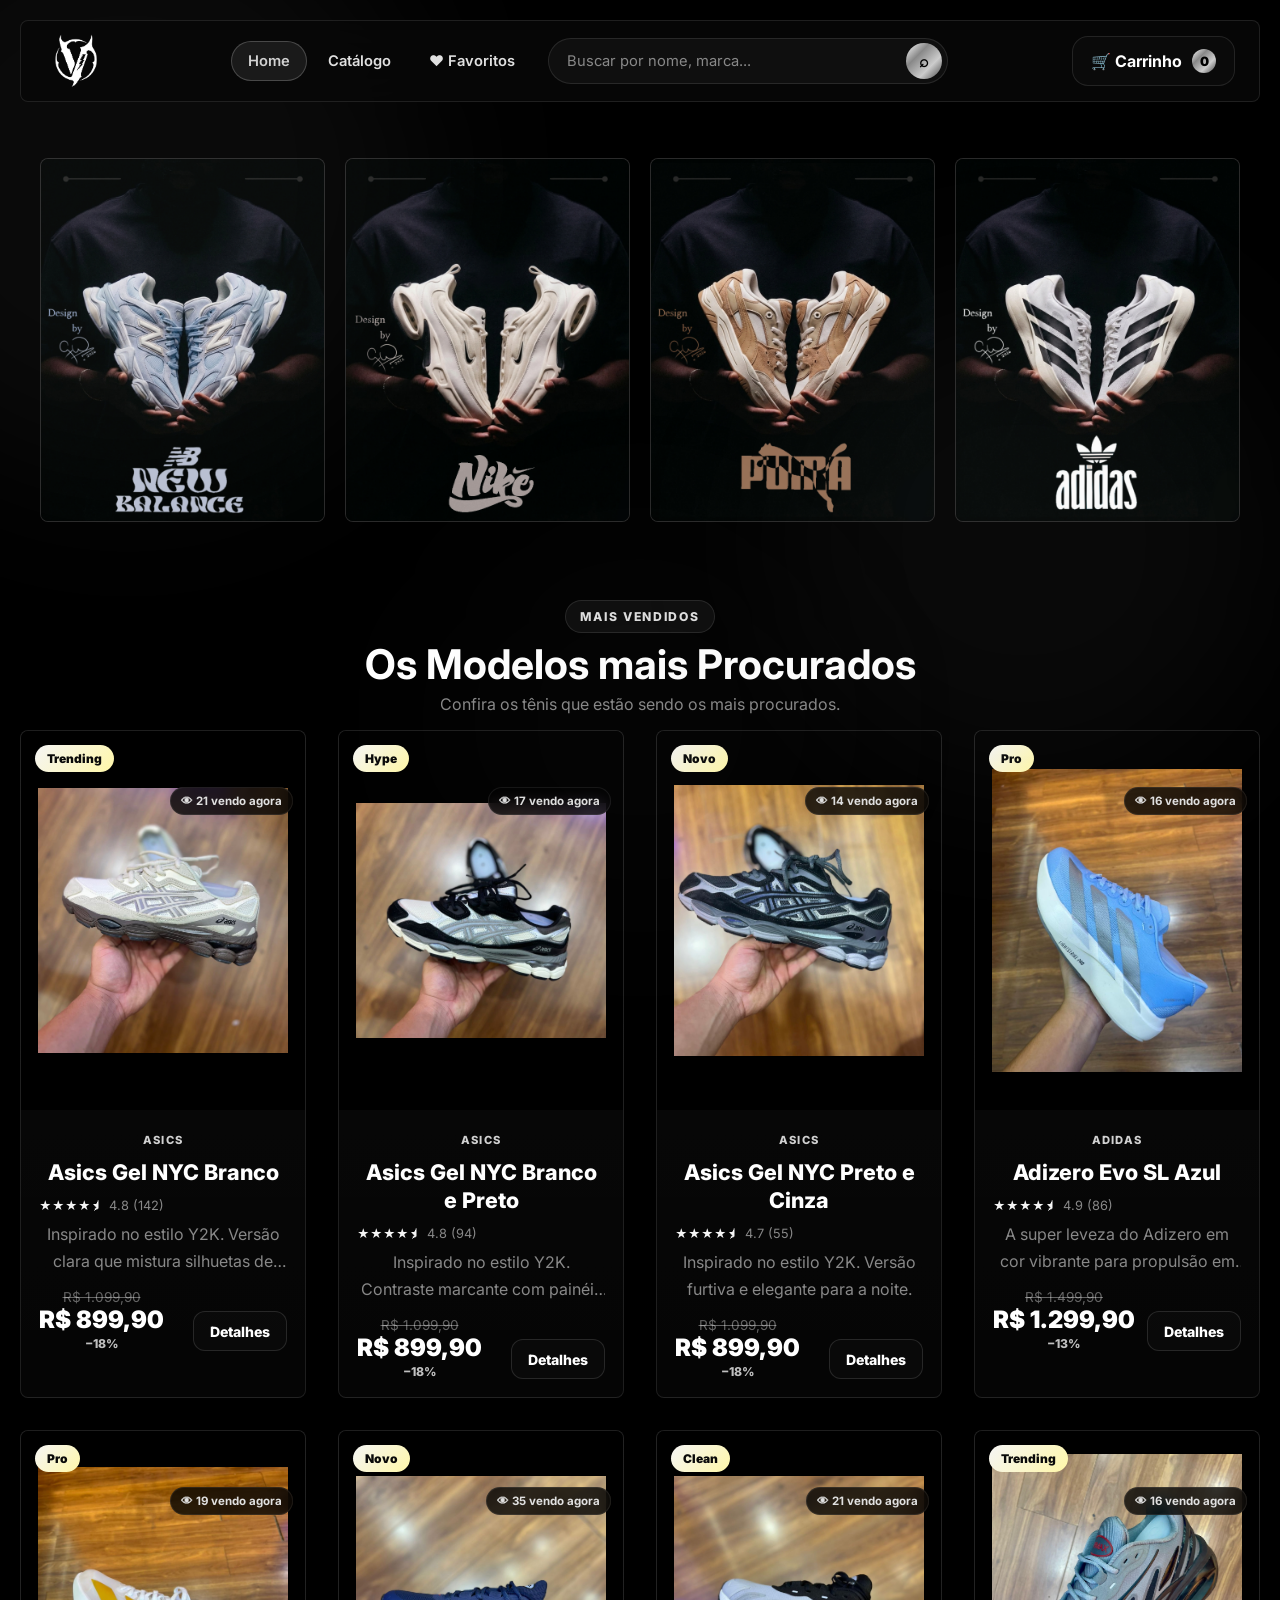
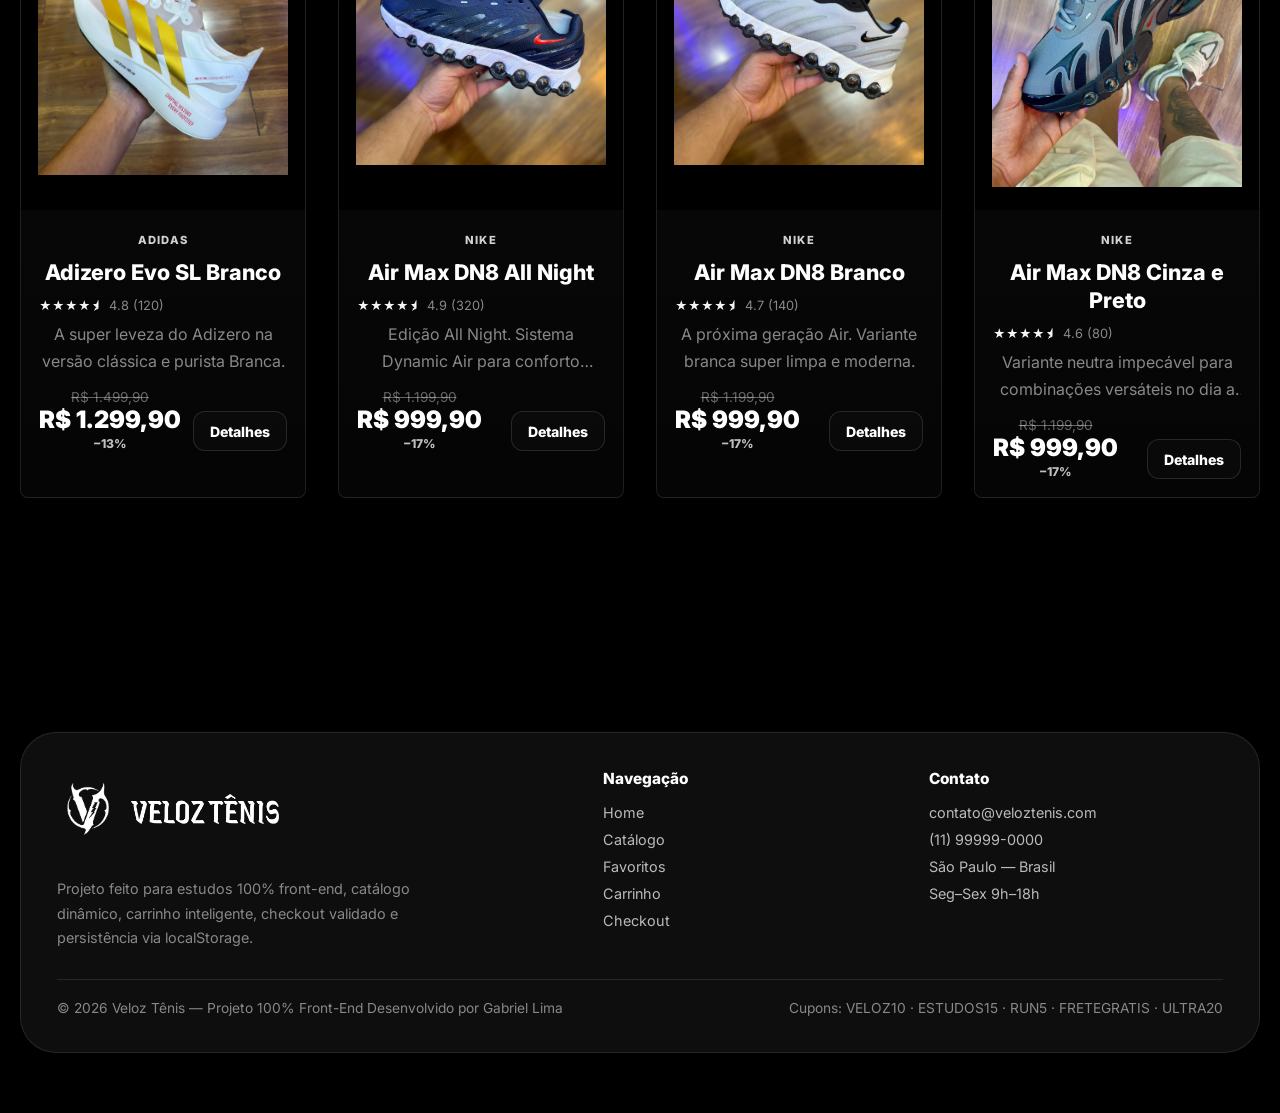
==== index.html @ 9c5e0d65 "Primeira Atualização" ====
<!DOCTYPE html>
<html lang="pt-BR">

<head>
  <meta charset="UTF-8" />
  <meta name="viewport" content="width=device-width, initial-scale=1.0" />
  <meta name="description"
    content="Veloz Tênis — A loja neon de tênis premium. Visual futurista, experiência fluida." />
  <title>Veloz Tênis | Home</title>
  <link rel="manifest" href="json/manifest.json" />
  <link rel="preconnect" href="https://fonts.googleapis.com" />
  <link rel="preconnect" href="https://fonts.gstatic.com" crossorigin />
  <link href="https://fonts.googleapis.com/css2?family=Inter:wght@400;500;600;700;800;900&display=swap"
    rel="stylesheet" />
  <!-- Arquivo central de estilos -->
  <link rel="stylesheet" href="css/styles.css" />
</head>

<body data-page="home">

  <!-- Loader -->
  <div class="loader-screen" id="loader">
    <div class="loader-brand">
      <span class="loader-logo"><img src="images/logo.png" alt="Logo"></span>
      <p>Carregando sua experiência ...</p>
      <div class="loader-bar"><span></span></div>
    </div>
  </div>

  <!-- Header -->
  <header id="site-header"></header>

  <!-- Promo Bar -->
  <div id="promo-bar"></div>

  <!-- Mobile Nav -->
  <nav class="mobile-nav" id="mobile-nav">
    <a href="index.html" class="active">🏠 Home</a>
    <a href="html/catalogo.html">👟 Catálogo</a>
    <a href="html/wishlist.html">❤️ Favoritos</a>
    <a href="html/carrinho.html">🛒 Carrinho</a>
    <a href="html/checkout.html">⚡ Checkout</a>
  </nav>

  <!-- Barra de navegação inferior (Mobile) injetada via JS -->
  <div class="bottom-bar" id="bottom-bar"></div>

  <main class="page">
    <!-- Composite Banner System (Static BG + 4 Clickable Banners) -->
    <section class="composite-banner reveal">
      <!-- Overlay clicável centralizado com os 4 banners de 700x900 (Estilo Visual) -->
      <div class="container banner-overlay-container">
        <div class="banner-grid">
          <a href="html/catalogo.html?brand=New Balance" class="overlay-card">
            <img src="images/new-balance-1.png" alt="Drop 1">
          </a>
          <a href="html/catalogo.html?brand=Nike" class="overlay-card">
            <img src="images/nike-1.png" alt="Drop 2">
          </a>
          <a href="html/catalogo.html?brand=Puma" class="overlay-card">
            <img src="images/puma-1.png" alt="Drop 3">
          </a>
          <a href="html/catalogo.html?brand=Adidas" class="overlay-card">
            <img src="images/adidas-1.png" alt="Drop 4">
          </a>
        </div>
      </div>
    </section>

    <!-- Hero Section -->


    <!-- Showcase Section -->
    <section class="section reveal">
      <div class="container">
        <div class="section-heading">
          <div>
            <span class="eyebrow">mais vendidos</span>
            <h2>Os Modelos mais Procurados</h2>
            <p>Confira os tênis que estão sendo os mais procurados.</p>
          </div>
        <div id="home-showcase" class="product-grid"></div>
        <div class="section-footer reveal" style="margin-top: 40px; text-align: center;">
          <a href="html/catalogo.html" class="btn-outline btn-lg">Ver catálogo completo →</a>
        </div>
      </div>
    </section>



    <!-- Recently Viewed -->
    <section class="section reveal" id="recently-viewed-section" style="display:none;">
      <div class="container">
        <div class="section-heading">
          <div>
            <span class="eyebrow">seus passos recentes</span>
            <h2>Vistos recentemente</h2>
          </div>
        </div>
        <div id="recently-viewed-grid" class="product-grid"></div>
      </div>
    </section>


  </main>

  <footer id="site-footer"></footer>

  <!-- Toast Container -->
  <div class="toast-container" id="toast-container"></div>

  <!-- Scroll Top -->
  <button class="scroll-top" id="scroll-top" aria-label="Voltar ao topo">↑</button>

  <!-- Modal Root -->
  <div id="modal-root"></div>

  <!-- Mini Cart -->
  <div id="mini-cart-root"></div>

  <!-- Scripts Principais -->
  <script src="js/produtos.js"></script> <!-- Base de dados dos produtos -->
  <script src="js/animations.js"></script> <!-- Efeitos e animações visuais -->
  <script src="js/app.js"></script> <!-- Lógica principal da loja -->

  <script>
    // Registro do PWA - Agora na raiz corrigindo erro de escopo
    if ('serviceWorker' in navigator) {
      navigator.serviceWorker.register('service-worker.js', { scope: './' })
        .then(() => console.log('PWA: Ativo na raiz ✅'))
        .catch(() => {});
    }
  </script>
</body>

</html>
---- css/styles.css ----
/* ═══════════════════════════════════════════════════════
   VELOZ TÊNIS — PREMIUM NEON STYLES v2.0
   Documentação e Estrutura de Estilos
   ═══════════════════════════════════════════════════════ */

/* ─── TOKENS DE DESIGN (Variáveis Globais) ─────────────
   Define as cores neon, níveis de opacidade do "glassmorphism",
   sombras, bordas arredondadas e transições padrão.
   Isso garante consistência visual em todo o projeto. */
:root {
  --bg: #000000;
  /* Fundo principal preto puro */
  --bg-2: #080808;
  --bg-3: #0f0f0f;
  --card: rgba(18, 18, 18, 0.82);
  /* Fundo dos cards com transparência em tons de cinza */
  --card-strong: rgba(22, 22, 22, 0.98);
  --glass: rgba(255, 255, 255, 0.02);
  /* Efeito vidro minimalista */
  --glass-border: rgba(255, 255, 255, 0.10);
  /* Borda do efeito vidro */
  --line: rgba(255, 255, 255, 0.08);
  --text: #ffffff;
  /* Texto principal branco puro */
  --text-2: #e0e0e0;
  /* Texto secundário cinza claro */
  --muted: #888888;
  /* Texto desativado médio */

  /* Paleta Monocromática (Elite Silver/Grey) */
  --cyan: #d1d1d1;
  /* Cinza Prateado */
  --cyan-glow: rgba(255, 255, 255, 0.18);
  --blue: #a8a8a8;
  /* Cinza Chumbo Médio */
  --purple: #6e6e6e;
  /* Cinza Escuro */
  --pink: #ffffff;
  /* Branco como destaque */
  --green: #c0c0c0;
  --yellow: #f5f5f5;
  --orange: #333333;
  --danger: #993333;
  /* Cor para erros em tons sóbrios */

  /* Sombras e Bordas */
  --shadow-sm: 0 8px 24px rgba(0, 0, 0, 0.4);
  --shadow: 0 20px 60px rgba(0, 0, 0, 0.6);
  --shadow-lg: 0 32px 80px rgba(0, 0, 0, 0.8);
  --radius-sm: 12px;
  --radius: 20px;
  --radius-lg: 8px;
  --radius-xl: 36px;
  --container: 1440px;

  /* Gradientes Dinâmicos Monocromáticos */
  --gradient: linear-gradient(135deg, #ffffff, #888888, #cccccc, #444444);
  --gradient-2: linear-gradient(135deg, #e0e0e0, #666666);
  --gradient-3: linear-gradient(135deg, #ffffff, #a1a1a1);
  --transition: 0.28s cubic-bezier(0.4, 0, 0.2, 1);
}

/* ─── RESET BÁSICO ──────────────────────────────────────
   Remove margens padrões e configura o box-sizing para
   facilitar o cálculo de larguras e alturas. */
*,
*::before,
*::after {
  margin: 0;
  padding: 0;
  box-sizing: border-box;
}

html {
  scroll-behavior: smooth;
  -webkit-font-smoothing: antialiased;
}

img,
video {
  width: 100%;
  display: block;
}

a {
  text-decoration: none;
  color: inherit;
}

button,
input,
select,
textarea {
  font: inherit;
  outline: none;
  border: 0;
  background: none;
  cursor: pointer;
}

ul {
  list-style: none;
}

/* ─── BASE (CORPO DA PÁGINA) ────────────────────────────
   Configura a tipografia e aplica múltiplos gradientes radiais
   no fundo para criar um efeito de iluminação neon imersiva. */
body {
  font-family: "Inter", system-ui, -apple-system, sans-serif;
  color: var(--text);
  background: url('../images/iamgemaqui') top center / 100% auto no-repeat #000000;
  min-height: 100vh;
  overflow-x: hidden;
}

.container {
  width: min(var(--container), calc(100% - 40px));
  margin-inline: auto;
}

/* ─── BARRA DE ROLAGEM CUSTOMIZADA (SCROLLBAR) ────────── */
::-webkit-scrollbar {
  width: 6px;
}

::-webkit-scrollbar-track {
  background: var(--bg);
}

::-webkit-scrollbar-thumb {
  background: linear-gradient(#ffffff, #666666);
  border-radius: 99px;
}

/* ─── COR DE SELEÇÃO DE TEXTO ─────────────────────────── */
::selection {
  background: rgba(255, 255, 255, 0.15);
  color: #fff;
}

/* ─── BARRA PROMOCIONAL (DESATIVADA) ─────────────────── */
#promo-bar {
  display: none !important;
}

/* ═══════════════════════════════════════════════════════
   TELA DE CARREGAMENTO (LOADER)
   Cobre a tela inteira enquanto o conteúdo inicializa.
   ═══════════════════════════════════════════════════════ */
.loader-screen {
  position: fixed;
  inset: 0;
  z-index: 9999;
  display: grid;
  place-items: center;
  /* Centraliza o conteúdo vertical e horizontalmente */
  background:
    radial-gradient(ellipse at center, rgba(255, 255, 255, 0.06) 0%, transparent 30%),
    linear-gradient(180deg, #000000, #0a0a0a);
  transition: opacity 0.6s ease, visibility 0.6s ease;
}

.loader-screen.hidden {
  opacity: 0;
  visibility: hidden;
  pointer-events: none;
}

.loader-brand {
  text-align: center;
  padding: 40px;
  border-radius: var(--radius-xl);
  border: 1px solid var(--glass-border);
  background: rgba(255, 255, 255, 0.025);
  backdrop-filter: blur(16px);
  box-shadow: var(--shadow);
  width: min(440px, calc(100% - 48px));
}

.loader-logo {
  display: inline-grid;
  place-items: center;
  width: 150px;
  /* ← Altere aqui para a largura total do logo no carregamento */
  height: 150px;
  /* ← Altere aqui para a altura total do logo no carregamento */
  border-radius: 24px;
  /* ← Ajuste aqui o arredondamento (ex: 50% para círculo total) */
  background: var(--card);
  /* Fundo escuro para destacar o logo PNG */
  border: 1px solid var(--glass-border);
  margin-bottom: 20px;
  box-shadow: 0 0 40px rgba(255, 255, 255, 0.40), 0 0 80px rgba(255, 255, 255, 0.20);
  animation: loaderPulse 2s ease-in-out infinite;
  overflow: hidden;
  /* Garante que a imagem não vaze para fora da caixa */
  padding: 15px;
  /* ← Aumente aqui se quiser o desenho do logo menor (espaço interno) */
}

.loader-logo img {
  max-width: 100%;
  /* Garante que o logo respeite o tamanho da caixa */
  height: auto;
  object-fit: contain;
}

@keyframes loaderPulse {

  0%,
  100% {
    box-shadow: 0 0 40px rgba(255, 255, 255, 0.15), 0 0 80px rgba(255, 255, 255, 0.05);
  }

  50% {
    box-shadow: 0 0 60px rgba(255, 255, 255, 0.25), 0 0 100px rgba(100, 100, 100, 0.15);
  }
}

.loader-brand p {
  color: var(--text-2);
  margin-bottom: 24px;
}

/* Barra de progresso animada infinita */
.loader-bar {
  width: 100%;
  height: 4px;
  border-radius: 99px;
  background: rgba(255, 255, 255, 0.06);
  overflow: hidden;
}

.loader-bar span {
  display: block;
  width: 40%;
  height: 100%;
  border-radius: 99px;
  background: var(--gradient);
  animation: loadSlide 1.4s cubic-bezier(0.4, 0, 0.2, 1) infinite;
}

@keyframes loadSlide {
  0% {
    transform: translateX(-120%);
  }

  100% {
    transform: translateX(280%);
  }
}

/* ═══════════════════════════════════════════════════════
   BARRA PROMOCIONAL NO TOPO (PROMO BAR)
   ═══════════════════════════════════════════════════════ */
.promo-bar {
  position: sticky;
  top: 108px;
  /* Colado no hero (20px top + 82px altura + 6px gap) */
  width: min(var(--container), calc(100% - 40px));
  margin-inline: auto;
  border-radius: var(--radius-lg);
  z-index: 80;
  background: rgba(8, 8, 8, 0.82);
  backdrop-filter: blur(24px) saturate(180%);
  border: 1px solid var(--glass-border);
  transition: all 0.45s cubic-bezier(0.4, 0, 0.2, 1);
  margin-bottom: 24px;
}

/* Some junto com o header/hero quando ganha a classe scrolled */
.promo-bar.scrolled {
  opacity: 0;
  visibility: hidden;
  transform: translateY(-20px);
  pointer-events: none;
}

/* Esconde quando o usuário desce a página abruptamente */
.hide-nav .promo-bar {
  transform: translateY(-200%);
}

.promo-wrap {
  display: flex;
  align-items: center;
  justify-content: center;
  min-height: 48px;
  gap: 24px;
  padding: 8px 20px;
}

.promo-text {
  font-weight: 700;
  font-size: 0.88rem;
  letter-spacing: 0.03em;
  color: #e8f4ff;
  animation: promoIn 0.4s ease;
}

@keyframes promoIn {
  from {
    opacity: 0;
    transform: translateY(5px);
  }

  to {
    opacity: 1;
    transform: translateY(0);
  }
}

.promo-dots {
  display: flex;
  gap: 5px;
}

.promo-dot {
  width: 6px;
  height: 6px;
  border-radius: 50%;
  background: rgba(255, 255, 255, 0.2);
  border: none;
  padding: 0;
  transition: var(--transition);
}

.promo-dot.active {
  background: var(--cyan);
}

/* ═══════════════════════════════════════════════════════
   CABEÇALHO PRINCIPAL (HEADER)
   ═══════════════════════════════════════════════════════ */
.site-header {
  position: sticky;
  top: 20px;
  width: min(var(--container), calc(100% - 40px));
  margin-inline: auto;
  border-radius: var(--radius-lg);
  /* Agora flutuante com bordas arredondadas */
  z-index: 90;
  background: rgba(8, 8, 8, 0.82);
  backdrop-filter: blur(24px) saturate(180%);
  border: 1px solid var(--glass-border);
  transition: transform 0.45s cubic-bezier(0.4, 0, 0.2, 1), background 0.4s ease;
  margin-bottom: 6px !important;
}

/* Esconde com transição suave */
.hide-nav .site-header {
  transform: translateY(-100%);
}

/* Quando rola para baixo, o header (hero) some completamente */
.site-header.scrolled {
  opacity: 0;
  visibility: hidden;
  transform: translateY(-20px);
  pointer-events: none;
}

.header-wrap {
  display: grid;
  grid-template-columns: auto 1fr auto;
  align-items: center;
  gap: 24px;
  min-height: 80px;
}

/* Área do Logo com efeito magnético no hover */
.logo {
  display: flex;
  align-items: center;
  gap: 12px;
  text-decoration: none;
}

.logo-mark {
  width: 48px;
  height: 48px;
  border-radius: 16px;
  display: grid;
  place-items: center;
  background: var(--gradient);
  color: #000000;
  font-size: 1rem;
  font-weight: 900;
  box-shadow: 0 0 28px rgba(255, 255, 255, 0.15);
  transition: var(--transition);
  flex-shrink: 0;
}

.logo:hover .logo-mark {
  transform: rotate(-6deg) scale(1.08);
  /* Efeito dinâmico */
  box-shadow: 0 0 44px rgba(255, 255, 255, 0.25);
}

.logo-text {
  display: flex;
  flex-direction: column;
  line-height: 1;
}

.logo-text strong {
  font-size: 1rem;
  font-weight: 900;
  color: var(--text);
}

.logo-text span {
  font-size: 0.72rem;
  color: var(--muted);
  margin-top: 4px;
}

/* Navegação Principal (Links) */
.header-center {
  display: flex;
  align-items: center;
  gap: 16px;
  justify-content: center;
}

.main-nav {
  display: flex;
  align-items: center;
  gap: 4px;
}

.main-nav a {
  padding: 10px 16px;
  border-radius: 999px;
  color: var(--text-2);
  font-weight: 600;
  font-size: 0.92rem;
  border: 1px solid transparent;
  transition: var(--transition);
  white-space: nowrap;
}

.main-nav a:hover,
.main-nav a.active {
  background: rgba(255, 255, 255, 0.05);
  border-color: rgba(255, 255, 255, 0.20);
  color: #fff;
}

.main-nav a.active {
  background: rgba(255, 255, 255, 0.08);
  color: var(--cyan);
}

/* Barra de Pesquisa */
.search-form {
  position: relative;
  width: min(400px, 100%);
}

.search-form input {
  width: 100%;
  height: 46px;
  border-radius: 999px;
  padding: 0 50px 0 18px;
  background: rgba(255, 255, 255, 0.04);
  border: 1px solid var(--glass-border);
  color: var(--text);
  font-size: 0.92rem;
  transition: var(--transition);
}

.search-form input::placeholder {
  color: var(--muted);
}

.search-form input:focus {
  border-color: rgba(255, 255, 255, 0.35);
  box-shadow: 0 0 0 4px rgba(255, 255, 255, 0.05);
  /* Glow suave no foco */
  background: rgba(255, 255, 255, 0.06);
}

.search-btn {
  position: absolute;
  right: 6px;
  top: 5px;
  width: 36px;
  height: 36px;
  border-radius: 50%;
  display: grid;
  place-items: center;
  background: var(--gradient);
  color: #000000;
  font-size: 1rem;
  font-weight: 900;
  transition: var(--transition);
}

.search-btn:hover {
  transform: scale(1.1);
}

/* Ações do Cabeçalho (Favoritos, Carrinho, etc.) */
.header-actions {
  display: flex;
  align-items: center;
  gap: 10px;
}

.icon-btn {
  position: relative;
  width: 46px;
  height: 46px;
  border-radius: 14px;
  display: grid;
  place-items: center;
  background: var(--glass);
  border: 1px solid var(--glass-border);
  color: var(--text);
  font-size: 1.1rem;
  transition: var(--transition);
}

.icon-btn:hover {
  background: rgba(255, 255, 255, 0.08);
  border-color: rgba(255, 255, 255, 0.20);
  transform: translateY(-2px);
}

.icon-btn .badge {
  position: absolute;
  right: -5px;
  top: -5px;
  min-width: 20px;
  height: 20px;
  padding: 0 5px;
  border-radius: 999px;
  display: grid;
  place-items: center;
  background: var(--gradient);
  color: #000000;
  font-size: 0.74rem;
  font-weight: 900;
  transition: var(--transition);
}

/* Botão Específico do Carrinho */
.cart-btn {
  display: inline-flex;
  align-items: center;
  gap: 10px;
  padding: 12px 18px;
  border-radius: 16px;
  background: var(--glass);
  border: 1px solid var(--glass-border);
  color: var(--text);
  font-weight: 700;
  transition: var(--transition);
  position: relative;
}

.cart-btn:hover {
  transform: translateY(-2px);
  border-color: rgba(255, 255, 255, 0.30);
  box-shadow: 0 8px 24px rgba(0, 0, 0, 0.50);
}

.cart-count {
  min-width: 24px;
  height: 24px;
  padding: 0 6px;
  border-radius: 999px;
  display: grid;
  place-items: center;
  background: var(--gradient);
  color: #000000;
  font-size: 0.8rem;
  font-weight: 900;
}

/* Menu Hambúrguer (Mobile) com animação de transformação para "X" */
.hamburger {
  display: none;
  flex-direction: column;
  gap: 5px;
  width: 46px;
  height: 46px;
  border-radius: 14px;
  align-items: center;
  justify-content: center;
  background: var(--glass);
  border: 1px solid var(--glass-border);
}

.hamburger span {
  display: block;
  width: 20px;
  height: 2px;
  background: var(--text);
  border-radius: 2px;
  transition: var(--transition);
}

.hamburger.open span:nth-child(1) {
  transform: translateY(7px) rotate(45deg);
}

.hamburger.open span:nth-child(2) {
  opacity: 0;
  transform: scaleX(0);
}

.hamburger.open span:nth-child(3) {
  transform: translateY(-7px) rotate(-45deg);
}

/* Menu Lateral (Drawer) para Mobile */
.mobile-nav {
  display: none;
  position: fixed;
  top: 0;
  left: 0;
  right: 0;
  bottom: 0;
  z-index: 75;
  background: rgba(8, 8, 8, 0.98);
  backdrop-filter: blur(24px);
  flex-direction: column;
  padding: 100px 24px 40px;
  gap: 8px;
  animation: slideInLeft 0.3s ease;
}

.mobile-nav.open {
  display: flex;
}

@keyframes slideInLeft {
  from {
    transform: translateX(-100%);
    opacity: 0;
  }

  to {
    transform: translateX(0);
    opacity: 1;
  }
}

.mobile-nav a {
  padding: 18px 20px;
  border-radius: var(--radius);
  font-size: 1.2rem;
  font-weight: 700;
  border: 1px solid var(--glass-border);
  background: var(--glass);
  transition: var(--transition);
}

.mobile-nav a:hover,
.mobile-nav a.active {
  background: rgba(255, 255, 255, 0.08);
  border-color: rgba(255, 255, 255, 0.20);
  color: var(--cyan);
}

/* Barra de Navegação Inferior Fixa (Estilo App Mobile) */
.bottom-bar {
  display: none;
  position: fixed;
  bottom: 0;
  left: 0;
  right: 0;
  z-index: 70;
  background: rgba(0, 0, 0, 0.92);
  backdrop-filter: blur(20px);
  border-top: 1px solid var(--glass-border);
  padding: 8px 16px 12px;
  grid-template-columns: repeat(4, 1fr);
}

.bottom-bar-item {
  display: flex;
  flex-direction: column;
  align-items: center;
  gap: 4px;
  padding: 8px;
  border-radius: var(--radius-sm);
  font-size: 0.72rem;
  font-weight: 600;
  color: var(--muted);
  transition: var(--transition);
  position: relative;
}

.bottom-bar-item.active,
.bottom-bar-item:hover {
  color: var(--cyan);
}

.bottom-bar-item svg {
  width: 22px;
  height: 22px;
}

.bottom-bar-item .badge {
  position: absolute;
  right: 8px;
  top: 4px;
  min-width: 16px;
  height: 16px;
  padding: 0 4px;
  border-radius: 999px;
  background: var(--gradient);
  color: #000000;
  font-size: 0.66rem;
  font-weight: 900;
  display: grid;
  place-items: center;
}

/* ═══════════════════════════════════════════════════════
   MODAL DE VISUALIZAÇÃO RÁPIDA (QUICK VIEW)
   Exibe detalhes do produto sem sair do catálogo.
   ═══════════════════════════════════════════════════════ */
.quickview-overlay {
  position: fixed;
  inset: 0;
  z-index: 200;
  background: rgba(2, 4, 12, 0.80);
  backdrop-filter: blur(12px);
  display: flex;
  align-items: center;
  justify-content: center;
  padding: 20px;
  animation: fadeIn 0.25s ease;
}

@keyframes fadeIn {
  from {
    opacity: 0;
  }

  to {
    opacity: 1;
  }
}

.quickview-card {
  width: min(900px, 100%);
  max-height: 90vh;
  overflow-y: auto;
  border-radius: var(--radius-xl);
  padding: 32px;
  background: linear-gradient(180deg, #0f0f0f, #050505);
  border: 1px solid rgba(255, 255, 255, 0.08);
  box-shadow: var(--shadow-lg);
  position: relative;
  animation: slideUp 0.3s ease;
  scrollbar-width: thin;
}

@keyframes slideUp {
  from {
    transform: translateY(24px);
    opacity: 0;
  }

  to {
    transform: translateY(0);
    opacity: 1;
  }
}

.quickview-close {
  position: absolute;
  right: 16px;
  top: 16px;
  width: 40px;
  height: 40px;
  border-radius: 50%;
  display: grid;
  place-items: center;
  background: var(--glass);
  border: 1px solid var(--glass-border);
  color: var(--text);
  font-size: 1.1rem;
  transition: var(--transition);
  z-index: 2;
}

.quickview-close:hover {
  background: rgba(255, 93, 115, 0.15);
  border-color: rgba(255, 93, 115, 0.3);
}

.quickview-layout {
  display: grid;
  grid-template-columns: 1fr 1fr;
  gap: 32px;
  align-items: start;
}

.quickview-img {
  aspect-ratio: 1/1;
  border-radius: var(--radius-lg);
  overflow: hidden;
  background: var(--bg-3);
}

.quickview-img img {
  width: 100%;
  height: 100%;
  object-fit: cover;
}

/* ═══════════════════════════════════════════════════════
   GAVETA LATERAL DO CARRINHO (MINI CART DRAWER)
   ═══════════════════════════════════════════════════════ */
.drawer-overlay {
  position: fixed;
  inset: 0;
  z-index: 150;
  background: rgba(2, 4, 12, 0.70);
  backdrop-filter: blur(8px);
  animation: fadeIn 0.25s ease;
}

.mini-cart {
  position: fixed;
  right: 0;
  top: 0;
  bottom: 0;
  width: min(460px, 100vw);
  z-index: 151;
  background: linear-gradient(180deg, #0a0a0a, #000000);
  border-left: 1px solid var(--glass-border);
  box-shadow: -20px 0 60px rgba(0, 0, 0, 0.40);
  display: flex;
  flex-direction: column;
  animation: slideFromRight 0.35s cubic-bezier(0.4, 0, 0.2, 1);
}

@keyframes slideFromRight {
  from {
    transform: translateX(100%);
  }

  to {
    transform: translateX(0);
  }
}

.mini-cart-header {
  display: flex;
  justify-content: space-between;
  align-items: center;
  padding: 24px;
  border-bottom: 1px solid var(--glass-border);
}

.mini-cart-header h3 {
  font-size: 1.1rem;
}

.mini-cart-body {
  flex: 1;
  overflow-y: auto;
  padding: 16px;
  display: flex;
  flex-direction: column;
  gap: 12px;
}

.mini-cart-footer {
  padding: 20px;
  border-top: 1px solid var(--glass-border);
  display: grid;
  gap: 12px;
}

.mini-cart-total {
  display: flex;
  justify-content: space-between;
  align-items: center;
  font-weight: 700;
}

.mini-cart-total strong {
  font-size: 1.2rem;
  color: var(--cyan);
}

/* Item individual dentro do Mini Cart */
.mini-cart-item {
  display: grid;
  grid-template-columns: 70px 1fr auto;
  gap: 14px;
  align-items: center;
  padding: 14px;
  border-radius: var(--radius);
  background: var(--glass);
  border: 1px solid var(--glass-border);
}

.mini-cart-item img {
  width: 70px;
  height: 70px;
  border-radius: 14px;
  object-fit: cover;
}

.mini-cart-item h4 {
  font-size: 0.9rem;
  margin-bottom: 4px;
}

.mini-cart-item small {
  color: var(--muted);
  font-size: 0.82rem;
}

.mini-cart-item strong {
  font-size: 0.95rem;
  color: var(--text-2);
}

.remove-mini {
  color: var(--danger);
  font-size: 1rem;
  margin-top: 6px;
  display: block;
}

/* ─── NOTIFICAÇÕES (TOAST) ────────────────────────────── */
.toast-container {
  position: fixed;
  bottom: 100px;
  right: 24px;
  z-index: 300;
  display: flex;
  flex-direction: column;
  gap: 10px;
  pointer-events: none;
}

.toast {
  padding: 14px 20px;
  border-radius: var(--radius);
  background: rgba(10, 10, 10, 0.98);
  border: 1px solid var(--glass-border);
  backdrop-filter: blur(16px);
  box-shadow: var(--shadow);
  color: var(--text);
  font-weight: 600;
  font-size: 0.92rem;
  display: flex;
  align-items: center;
  gap: 12px;
  pointer-events: auto;
  max-width: 380px;
  animation: toastIn 0.35s cubic-bezier(0.4, 0, 0.2, 1);
}

.toast.out {
  animation: toastOut 0.3s ease forwards;
}

@keyframes toastIn {
  from {
    opacity: 0;
    transform: translateY(20px) scale(0.95);
  }

  to {
    opacity: 1;
    transform: translateY(0) scale(1);
  }
}

@keyframes toastOut {
  to {
    opacity: 0;
    transform: translateY(10px) scale(0.95);
  }
}

.toast-icon {
  font-size: 1.3rem;
  flex-shrink: 0;
}

/* Variações de cor por estado do Toast */
.toast.success {
  border-color: rgba(160, 160, 160, 0.24);
}

.toast.error {
  border-color: rgba(255, 93, 115, 0.24);
}

.toast.info {
  border-color: rgba(255, 255, 255, 0.20);
}

/* ═══════════════════════════════════════════════════════
   SISTEMA DE BOTÕES (BUTTONS)
   Classes reutilizáveis para todos os botões da aplicação.
   ═══════════════════════════════════════════════════════ */
.btn-primary,
.btn-outline,
.btn-ghost,
.btn-danger,
.btn-cyan,
.btn-green {
  display: inline-flex;
  align-items: center;
  justify-content: center;
  gap: 8px;
  min-height: 50px;
  padding: 0 24px;
  border-radius: 16px;
  font-weight: 800;
  font-size: 0.95rem;
  transition: var(--transition);
  white-space: nowrap;
  position: relative;
  overflow: hidden;
}

/* Botão Principal com Efeito Ripple simulado via pseudo-elemento */
.btn-primary {
  background: var(--gradient);
  color: #000000;
  box-shadow: 0 8px 24px rgba(255, 255, 255, 0.12);
}

.btn-primary::after {
  content: '';
  position: absolute;
  inset: 0;
  background: rgba(255, 255, 255, 0);
  transition: var(--transition);
}

.btn-primary:hover {
  transform: translateY(-2px) scale(1.02);
  box-shadow: 0 14px 32px rgba(255, 255, 255, 0.22);
}

.btn-primary:hover::after {
  background: rgba(255, 255, 255, 0.08);
}

.btn-primary:active {
  transform: translateY(0) scale(0.98);
}

/* Botão Contornado */
.btn-outline {
  border: 1px solid rgba(255, 255, 255, 0.12);
  background: var(--glass);
  color: var(--text);
}

.btn-outline:hover {
  border-color: rgba(255, 255, 255, 0.30);
  box-shadow: 0 0 0 4px rgba(255, 255, 255, 0.06);
  transform: translateY(-1px);
}

/* Botão Invisível/Fantasma */
.btn-ghost {
  border: 1px solid var(--glass-border);
  background: rgba(255, 255, 255, 0.02);
  color: var(--muted);
}

.btn-ghost:hover {
  background: var(--glass);
  color: var(--text);
  border-color: rgba(255, 255, 255, 0.16);
}

/* Variações de Cores Contextuais */
.btn-danger {
  background: rgba(255, 93, 115, 0.12);
  border: 1px solid rgba(255, 93, 115, 0.24);
  color: #ffc0cb;
}

.btn-danger:hover {
  background: rgba(255, 93, 115, 0.22);
  transform: translateY(-1px);
}

.btn-cyan {
  background: rgba(255, 255, 255, 0.08);
  border: 1px solid rgba(255, 255, 255, 0.15);
  color: #fff;
}

.btn-cyan:hover {
  background: rgba(255, 255, 255, 0.14);
}

.btn-green {
  background: rgba(200, 200, 200, 0.08);
  border: 1px solid rgba(200, 200, 200, 0.15);
  color: #fff;
}

.btn-green:hover {
  background: rgba(200, 200, 200, 0.14);
}

/* Tamanhos de Botões */
.btn-sm {
  min-height: 40px;
  padding: 0 16px;
  font-size: 0.88rem;
  border-radius: 12px;
}

.btn-lg {
  min-height: 58px;
  padding: 0 32px;
  font-size: 1rem;
  border-radius: 18px;
}

.btn-full {
  width: 100%;
}

/* ═══════════════════════════════════════════════════════
   TAGS E BADGES ("EYEBROW")
   Pequenos indicadores visuais usados em categorias ou status.
   ═══════════════════════════════════════════════════════ */
.eyebrow {
  display: inline-flex;
  align-items: center;
  gap: 8px;
  padding: 8px 14px;
  border-radius: 999px;
  font-size: 0.76rem;
  font-weight: 800;
  letter-spacing: 0.14em;
  text-transform: uppercase;
  background: rgba(255, 255, 255, 0.05);
  border: 1px solid rgba(255, 255, 255, 0.10);
  color: var(--text-2);
}

.tag {
  display: inline-flex;
  align-items: center;
  padding: 6px 12px;
  border-radius: 999px;
  font-size: 0.78rem;
  font-weight: 700;
  background: var(--glass);
  border: 1px solid var(--glass-border);
  color: var(--text-2);
}

/* ═══════════════════════════════════════════════════════
   CARDS DE PRODUTOS (VITRINE / CATÁLOGO)
   Gerencia os layouts em grade (grid) e lista.
   ═══════════════════════════════════════════════════════ */
.product-grid {
  display: grid;
  grid-template-columns: repeat(4, 1fr);
  /* 4 colunas equilibradas no Container Wide */
  gap: 32px;
}

.product-grid.cols-3 {
  grid-template-columns: repeat(3, minmax(0, 1fr));
}

.product-grid.cols-2 {
  grid-template-columns: repeat(2, minmax(0, 1fr));
}

/* Layout em Lista (Horizontal) */
.product-grid.list {
  grid-template-columns: 1fr;
}

.product-grid.list .product-card {
  display: grid;
  grid-template-columns: 200px 1fr;
}

.product-grid.list .product-thumb {
  aspect-ratio: unset;
  height: 200px;
}

/* Estrutura do Card com efeito Hover Premium */
.product-card {
  position: relative;
  border-radius: var(--radius-lg);
  background: linear-gradient(180deg, rgba(255, 255, 255, 0.04) 0%, rgba(255, 255, 255, 0.02) 100%);
  border: 1px solid var(--glass-border);
  box-shadow: var(--shadow-sm);
  transition: transform 0.32s cubic-bezier(0.4, 0, 0.2, 1), box-shadow 0.32s ease, border-color 0.32s ease;
  overflow: hidden;
}

.product-card:hover {
  transform: translateY(-8px) scale(1.01);
  /* Flutua para cima */
  border-color: rgba(255, 255, 255, 0.26);
  box-shadow: 0 24px 50px rgba(0, 0, 0, 0.32), 0 0 40px rgba(255, 255, 255, 0.08);
}

/* Imagem do Produto */
.product-thumb {
  position: relative;
  width: 100%;
  aspect-ratio: 3 / 4 !important;
  /* Proporção ideal para 800x1000 */
  overflow: hidden;
  background: #000000;
  display: grid;
  place-items: center;
}

.product-thumb img {
  width: 88%;
  height: 88%;
  object-fit: contain;
  /* Mostra o tênis INTEIRO agora */
  transition: transform 0.6s cubic-bezier(0.4, 0, 0.2, 1);
}

.product-card:hover .product-thumb img {
  transform: scale(1.08);
}

/* Zoom na imagem ao focar no card */

/* Distintivos (Novo, Desconto) e Botões Flutuantes (Favorito, Ver Rápido) */
.product-badge {
  position: absolute;
  left: 14px;
  top: 14px;
  z-index: 2;
  padding: 6px 12px;
  border-radius: 999px;
  font-size: 0.75rem;
  font-weight: 900;
  background: linear-gradient(135deg, var(--yellow), #fff7a8);
  color: #0a0a0a;
}

.wishlist-btn {
  position: absolute;
  right: 12px;
  top: 12px;
  z-index: 2;
  width: 38px;
  height: 38px;
  border-radius: 50%;
  display: grid;
  place-items: center;
  background: rgba(0, 0, 0, 0.72);
  border: 1px solid rgba(255, 255, 255, 0.15);
  backdrop-filter: blur(8px);
  font-size: 1.1rem;
  color: var(--muted);
  transition: var(--transition);
  opacity: 0;
  /* Invisível por padrão, aparece no hover do card */
}

.product-card:hover .wishlist-btn {
  opacity: 1;
}

.wishlist-btn.active {
  color: #ffffff;
  border-color: rgba(255, 255, 255, 0.4);
  opacity: 1;
}

.wishlist-btn:hover {
  transform: scale(1.12);
}

.quick-view-btn {
  position: absolute;
  bottom: 12px;
  left: 50%;
  z-index: 2;
  transform: translateX(-50%) translateY(8px);
  opacity: 0;
  transition: var(--transition);
  white-space: nowrap;
}

.product-card:hover .quick-view-btn {
  opacity: 1;
  transform: translateX(-50%) translateY(0);
}

/* Badge Fake de Visualizações (Prova Social) */
.viewers-badge {
  position: absolute;
  right: 12px;
  top: 56px;
  /* Fica logo abaixo do coração que está no top 12px + altura */
  z-index: 2;
  padding: 6px 10px;
  border-radius: 999px;
  font-size: 0.72rem;
  font-weight: 700;
  color: var(--text-2);
  background: rgba(0, 0, 0, 0.78);
  border: 1px solid rgba(255, 255, 255, 0.08);
  backdrop-filter: blur(8px);
}

/* Informações de Texto do Card */
.product-info {
  padding: 18px;
}

.product-brand {
  font-size: 0.7rem;
  font-weight: 800;
  letter-spacing: 0.1em;
  text-transform: uppercase;
  color: var(--cyan);
}

.product-name {
  font-size: 1.35rem;
  /* Nome bem grande e destacado */
  font-weight: 800;
  line-height: 1.3;
  margin: 10px 0 12px;
}

.product-desc {
  color: var(--muted);
  font-size: 1rem;
  /* Descrição mais legível */
  line-height: 1.7;
  display: -webkit-box;
  -webkit-line-clamp: 2;
  -webkit-box-orient: vertical;
  overflow: hidden;
}

/* Avaliações em Estrelas */
.stars {
  display: flex;
  align-items: center;
  gap: 6px;
  margin: 8px 0;
}

.stars-icons {
  color: var(--yellow);
  font-size: 0.75rem;
  letter-spacing: 0px;
}

.stars-count {
  color: var(--muted);
  font-size: 0.8rem;
}

/* Rodapé do Card (Preços e Adicionar ao Carrinho) */
.product-bottom {
  display: flex;
  justify-content: space-between;
  align-items: flex-end;
  gap: 12px;
  margin-top: 14px;
}

.price-wrap {
  display: flex;
  flex-direction: column;
}

.price-old {
  color: rgba(255, 255, 255, 0.38);
  text-decoration: line-through;
  font-size: 0.85rem;
}

.price-current {
  font-size: 1.5rem;
  /* Preço com autoridade visual */
  font-weight: 900;
}

.price-discount {
  font-size: 0.76rem;
  font-weight: 800;
  color: var(--green);
  margin-top: 2px;
}

/* ═══════════════════════════════════════════════════════
   HERO (SEÇÃO PRINCIPAL DA HOME)
   Área de grande impacto visual com máscara composta.
   ═══════════════════════════════════════════════════════ */
.hero-section {
  padding: 24px 0 32px;
}

.hero-card {
  display: grid;
  grid-template-columns: 1.1fr 0.9fr;
  gap: 28px;
  padding: clamp(28px, 4vw, 40px);
  /* Padding dinâmico */
  border-radius: var(--radius-xl);
  background:
    linear-gradient(135deg, rgba(255, 255, 255, 0.035), rgba(255, 255, 255, 0.015)),
    radial-gradient(ellipse at top left, rgba(255, 255, 255, 0.08), transparent 35%),
    radial-gradient(ellipse at bottom right, rgba(150, 150, 150, 0.10), transparent 35%);
  border: 1px solid rgba(255, 255, 255, 0.08);
  box-shadow: var(--shadow-lg);
  position: relative;
  overflow: hidden;
}

/* Máscara de Borda Gradiente (Estilo Luxo Monocromático) */
.hero-card::before {
  content: '';
  position: absolute;
  inset: -1px;
  border-radius: inherit;
  padding: 1px;
  background: linear-gradient(135deg, rgba(255, 255, 255, 0.25), transparent 40%, rgba(180, 180, 180, 0.20) 80%);
  mask: linear-gradient(#fff 0 0) content-box, linear-gradient(#fff 0 0);
  mask-composite: exclude;
  -webkit-mask: linear-gradient(#fff 0 0) content-box, linear-gradient(#fff 0 0);
  -webkit-mask-composite: xor;
  pointer-events: none;
}

/* --- EFEITO DE BRILHO INTERATIVO (SHIMMER) --- */
.hero-card::after,
.overlay-card::after {
  content: "";
  position: absolute;
  top: 0;
  left: -150%;
  width: 50%;
  height: 100%;
  background: linear-gradient(to right,
      transparent,
      rgba(255, 255, 255, 0.15),
      transparent);
  transform: skewX(-25deg);
  transition: 0.7s;
  pointer-events: none;
  z-index: 2;
}

.hero-card:hover::after,
.overlay-card:hover::after {
  left: 150%;
  transition: 0.7s cubic-bezier(0.4, 0, 0.2, 1);
}

/* Brilho pulsante automático para não depender só do hover */
@keyframes auto-shine {
  0% {
    left: -150%;
  }

  20% {
    left: 150%;
  }

  100% {
    left: 150%;
  }
}

.hero-card::after {
  animation: auto-shine 6s infinite ease-in-out;
}

/* ═══════════════════════════════════════════════════════
   COMPOSITE BANNER SYSTEM (STATIC BG + 4 CLICKABLE)
   ═══════════════════════════════════════════════════════ */
.composite-banner {
  position: relative;
  width: 100%;
  padding: 70px 0 30px !important;
  /* FOI AQUI ONDE EMPURREI 150px PRA BAIXO */
  margin-top: 0;
  display: flex;
  align-items: center;
  /* Sobe os cards em relação ao centro que estava antes */
  justify-content: center;
  overflow: visible;
  background: transparent;
}

.banner-bg-layer {
  position: absolute;
  top: 0;
  left: 50%;
  transform: translateX(-50%);
  width: 100%;
  height: 100%;
  max-width: 1920px;
  overflow: hidden;
  z-index: 1;
}

.static-bg-img {
  width: 100%;
  height: 100%;
  object-fit: cover;
  display: block;
  opacity: 0.8;
  /* Um pouco mais escuro para destacar os banners da frente */
}

.banner-overlay-container {
  position: relative;
  z-index: 10;
  width: 100%;
  max-width: 1400px;
  /* Limita a largura central para que os 4 banners diminuam um pouco */
  margin-inline: auto;
  padding: 0 40px;
}

.banner-grid {
  display: grid;
  grid-template-columns: repeat(4, 1fr);
  gap: 20px;
}

.overlay-card {
  position: relative;
  aspect-ratio: 18 / 23;
  /* Proporção 700x900 solicitada */
  border-radius: var(--radius-lg);
  overflow: hidden;
  background: rgba(255, 255, 255, 0.05);
  border: 1px solid rgba(255, 255, 255, 0.12);
  backdrop-filter: blur(8px);
  text-decoration: none;
  transition: all 0.5s cubic-bezier(0.4, 0, 0.2, 1);
}

/* Imagem que preenche todo o card clicável */
.overlay-card img {
  width: 100%;
  height: 100%;
  object-fit: cover;
}

/* Neon Branco ao Redor */
.overlay-card:hover {
  transform: translateY(-8px) scale(1.03);
  border-color: rgba(255, 255, 255, 0.60);
  box-shadow: 0 0 30px rgba(255, 255, 255, 0.15),
    0 15px 45px rgba(0, 0, 0, 0.6);
}

@media (max-width: 768px) {
  .composite-banner {
    padding: 40px 0 20px !important;
  }

  .banner-bg-layer {
    display: none;
  }

  .banner-overlay-container {
    padding: 0 15px;
    /* Reduz padding lateral para ganhar espaço no celular */
  }

  .banner-grid {
    display: flex;
    /* Muda de grid para flex para permitir scroll horizontal */
    overflow-x: auto;
    scroll-snap-type: x mandatory;
    gap: 12px;
    padding: 10px 5px 20px;
    scrollbar-width: none;
    /* Esconde barra no Firefox */
  }

  /* Esconde barra no Chrome/Safari */
  .banner-grid::-webkit-scrollbar {
    display: none;
  }

  .overlay-card {
    flex: 0 0 82% !important;
    scroll-snap-align: center !important;
    aspect-ratio: 18 / 26 !important;
    box-shadow: 0 10px 25px rgba(0, 0, 0, 0.4);
  }
}

/* Ajuste fino para telas muito pequenas, mostrando "dois principais" como solicitado */
@media (max-width: 500px) {
  .overlay-card {
    flex: 0 0 78% !important;
    scroll-snap-align: center !important;
  }
}

.hero-copy {
  display: flex;
  flex-direction: column;
  justify-content: center;
}

.hero-copy h1 {
  font-size: clamp(2.4rem, 5.5vw, 5.2rem);
  /* Tamanho fluido */
  line-height: 0.9;
  letter-spacing: -0.04em;
  margin: 14px 0 18px;
}

/* Texto recortado com imagem/gradiente de fundo */
.hero-copy h1 span {
  background: var(--gradient);
  -webkit-background-clip: text;
  -webkit-text-fill-color: transparent;
  background-clip: text;
}

.hero-copy p {
  color: var(--text-2);
  font-size: clamp(0.96rem, 1.8vw, 1.15rem);
  max-width: 600px;
  line-height: 1.6;
}

.hero-meta {
  display: flex;
  flex-wrap: wrap;
  gap: 10px;
  margin: 20px 0;
}

.hero-meta span {
  padding: 8px 14px;
  border-radius: 999px;
  background: var(--glass);
  border: 1px solid var(--glass-border);
  font-size: 0.88rem;
  color: var(--text-2);
}

.hero-actions {
  display: flex;
  flex-wrap: wrap;
  gap: 14px;
  margin-top: 6px;
}

/* Lado Visual do Hero (Imagem Principal do Produto) */
.hero-visual {
  display: grid;
  align-items: center;
}

.hero-product {
  position: relative;
  border-radius: var(--radius-lg);
  overflow: hidden;
  min-height: 400px;
  background: rgba(255, 255, 255, 0.02);
  border: 1px solid var(--glass-border);
}

.hero-product img {
  height: 100%;
  object-fit: cover;
}

.hero-badge {
  position: absolute;
  left: 18px;
  top: 18px;
  padding: 10px 16px;
  border-radius: 999px;
  background: rgba(10, 10, 10, 0.80);
  border: 1px solid var(--glass-border);
  color: var(--cyan);
  font-weight: 800;
  font-size: 0.88rem;
}

/* Preço Flutuante em Glassmorphism */
.hero-floating {
  position: absolute;
  right: 18px;
  bottom: 18px;
  padding: 16px 20px;
  border-radius: var(--radius);
  background: rgba(10, 10, 10, 0.82);
  backdrop-filter: blur(16px);
  border: 1px solid var(--glass-border);
  box-shadow: var(--shadow);
}

.hero-floating span {
  color: var(--muted);
  font-size: 0.82rem;
}

.hero-floating strong {
  display: block;
  font-size: 1.4rem;
  margin-top: 4px;
}

/* ═══════════════════════════════════════════════════════
   SEÇÕES GERAIS E CABEÇALHOS DE SEÇÃO
   ═══════════════════════════════════════════════════════ */
.section {
  padding: 48px 0;
}

.section-heading {
  display: flex;
  flex-direction: column;
  align-items: center;
  /* Centraliza no Desktop */
  text-align: center;
  gap: 16px;
  margin-bottom: 40px;
}

.section-heading h2 {
  font-size: clamp(1.8rem, 3.2vw, 2.8rem);
  margin: 10px 0 8px;
  line-height: 1.05;
}

.section-heading p {
  color: var(--muted);
  max-width: 600px;
}

/* ═══════════════════════════════════════════════════════
   PÁGINA DE CATÁLOGO (FILTROS)
   ═══════════════════════════════════════════════════════ */
.catalog-toolbar {
  display: flex;
  flex-wrap: wrap;
  justify-content: space-between;
  align-items: center;
  gap: 16px;
  margin-bottom: 24px;
}

/* "Chips" de filtros dinâmicos */
.filter-chips {
  display: flex;
  flex-wrap: wrap;
  gap: 8px;
}

.filter-chip {
  padding: 10px 16px;
  border-radius: 999px;
  background: var(--glass);
  border: 1px solid var(--glass-border);
  color: var(--text-2);
  font-weight: 700;
  font-size: 0.86rem;
  transition: var(--transition);
}

.filter-chip.active,
.filter-chip:hover {
  background: rgba(255, 255, 255, 0.10);
  border-color: rgba(255, 255, 255, 0.28);
  color: var(--cyan);
}

/* Alternador de Visualização (Grade / Lista) */
.view-toggle {
  display: flex;
  gap: 6px;
}

.view-btn {
  width: 40px;
  height: 40px;
  border-radius: 12px;
  display: grid;
  place-items: center;
  background: var(--glass);
  border: 1px solid var(--glass-border);
  color: var(--muted);
  transition: var(--transition);
}

.view-btn.active {
  background: rgba(255, 255, 255, 0.10);
  border-color: rgba(255, 255, 255, 0.28);
  color: var(--cyan);
}

.result-count {
  color: var(--muted);
  font-size: 0.88rem;
}

/* Filtro Slider de Preço */
.price-range-filter {
  display: flex;
  flex-wrap: wrap;
  align-items: center;
  gap: 12px;
  padding: 16px 18px;
  border-radius: var(--radius);
  background: var(--glass);
  border: 1px solid var(--glass-border);
}

.price-range-filter label {
  color: var(--muted);
  font-size: 0.86rem;
  font-weight: 600;
}

.price-range-filter input[type="range"] {
  accent-color: var(--cyan);
  cursor: pointer;
  width: 120px;
}

.price-display {
  color: var(--cyan);
  font-weight: 800;
  font-size: 0.9rem;
}

/* ═══════════════════════════════════════════════════════
   PDP (PÁGINA DE DETALHE DO PRODUTO)
   ═══════════════════════════════════════════════════════ */
.pdp-layout {
  display: grid;
  grid-template-columns: 0.92fr 1.08fr;
  gap: 32px;
  align-items: start;
}

/* Galeria Pegajosa (Acompanha o scroll) */
.pdp-gallery {
  position: sticky;
  top: 140px;
  background: var(--card);
  backdrop-filter: blur(16px);
  border: 1px solid var(--glass-border);
  border-radius: var(--radius-xl);
  box-shadow: var(--shadow);
  padding: 20px;
}

/* Imagem Principal da Galeria (Com Lógica de Zoom no MouseMove) */
.gallery-main {
  position: relative;
  border-radius: var(--radius-lg);
  overflow: hidden;
  aspect-ratio: 1/1;
  background: var(--bg-3);
  cursor: zoom-in;
}

.gallery-main img {
  width: 100%;
  height: 100%;
  object-fit: cover;
  transition: transform 0.5s ease;
}

.gallery-main.zoomed {
  cursor: zoom-out;
}

/* As variáveis --mouse-x e --mouse-y serão atualizadas no JavaScript */
.gallery-main.zoomed img {
  transform: scale(1.5);
  transform-origin: var(--mouse-x, 50%) var(--mouse-y, 50%);
}

.carousel-btn {
  position: absolute;
  top: 50%;
  transform: translateY(-50%);
  width: 44px;
  height: 44px;
  border-radius: 50%;
  display: grid;
  place-items: center;
  background: rgba(10, 10, 10, 0.72);
  backdrop-filter: blur(12px);
  border: 1px solid rgba(255, 255, 255, 0.10);
  color: #fff;
  z-index: 2;
  transition: var(--transition);
}

.carousel-btn:hover {
  background: rgba(255, 255, 255, 0.15);
  border-color: rgba(255, 255, 255, 0.28);
}

.carousel-btn.prev {
  left: 14px;
}

.carousel-btn.next {
  right: 14px;
}

/* Miniaturas da Galeria */
.gallery-thumbs {
  display: grid;
  grid-template-columns: repeat(3, 1fr);
  gap: 10px;
  margin-top: 12px;
}

.thumb-btn {
  aspect-ratio: 1/1;
  border-radius: var(--radius);
  overflow: hidden;
  border: 2px solid transparent;
  opacity: 0.6;
  transition: var(--transition);
}

.thumb-btn.active,
.thumb-btn:hover {
  opacity: 1;
  border-color: rgba(255, 255, 255, 0.44);
  box-shadow: 0 0 16px rgba(255, 255, 255, 0.18);
  transform: translateY(-2px);
}

.thumb-btn img {
  width: 100%;
  height: 100%;
  object-fit: cover;
}

/* Informações do Produto (Lado Direito) */
.pdp-info {
  background: var(--card);
  backdrop-filter: blur(16px);
  border: 1px solid var(--glass-border);
  border-radius: var(--radius-xl);
  box-shadow: var(--shadow);
  padding: 32px;
}

.pdp-info h1 {
  font-size: clamp(2rem, 4vw, 3rem);
  line-height: 0.95;
  margin: 12px 0 16px;
}

.pdp-price {
  display: flex;
  align-items: baseline;
  gap: 14px;
  margin: 20px 0;
}

.pdp-price strong {
  font-size: 2.2rem;
  line-height: 1;
  color: var(--text);
}

.pdp-price del {
  color: rgba(255, 255, 255, 0.38);
  font-size: 1.1rem;
}

.pdp-price .price-discount {
  font-size: 0.88rem;
  font-weight: 800;
  color: var(--green);
}

/* Seletor de Cores */
.color-selector {
  margin: 20px 0;
}

.color-selector h4 {
  margin-bottom: 12px;
  font-size: 0.96rem;
  color: var(--text-2);
}

.color-dots {
  display: flex;
  gap: 10px;
}

.color-dot {
  width: 32px;
  height: 32px;
  border-radius: 50%;
  border: 3px solid transparent;
  cursor: pointer;
  transition: var(--transition);
  box-shadow: 0 0 0 2px transparent;
  outline: none;
}

.color-dot.active,
.color-dot:hover {
  border-color: rgba(255, 255, 255, 0.60);
  box-shadow: 0 0 0 3px rgba(255, 255, 255, 0.16);
  transform: scale(1.15);
}

/* Seletor de Tamanhos */
.size-area {
  margin: 24px 0 20px;
}

.size-area h4 {
  margin-bottom: 12px;
  font-size: 0.96rem;
  color: var(--text-2);
}

.sizes-grid {
  display: flex;
  flex-wrap: wrap;
  gap: 10px;
}

.size-chip {
  min-width: 58px;
  height: 50px;
  border-radius: 14px;
  display: grid;
  place-items: center;
  background: var(--glass);
  border: 1px solid var(--glass-border);
  color: var(--text-2);
  font-weight: 800;
  font-size: 0.92rem;
  transition: var(--transition);
}

.size-chip:hover {
  background: rgba(255, 255, 255, 0.08);
  border-color: rgba(255, 255, 255, 0.24);
}

.size-chip.active {
  background: rgba(255, 255, 255, 0.14);
  border-color: var(--cyan);
  color: var(--cyan);
  box-shadow: 0 0 20px rgba(255, 255, 255, 0.18);
}

/* Animação de erro (Tremer) se o usuário tentar comprar sem escolher o tamanho */
.size-chip.error {
  border-color: rgba(255, 93, 115, 0.60);
  animation: shake 0.35s ease;
}

@keyframes shake {

  0%,
  100% {
    transform: translateX(0);
  }

  25% {
    transform: translateX(-5px);
  }

  75% {
    transform: translateX(5px);
  }
}

.size-feedback {
  margin-top: 10px;
  font-size: 0.9rem;
  color: var(--muted);
}

/* Barra Flutuante de Compra (Mobile / Scrolled) */
.pdp-actions {
  display: flex;
  flex-wrap: wrap;
  gap: 12px;
  margin-top: 24px;
}

.pdp-sticky {
  position: fixed;
  bottom: 0;
  left: 0;
  right: 0;
  z-index: 60;
  background: rgba(10, 10, 10, 0.92);
  backdrop-filter: blur(20px);
  border-top: 1px solid var(--glass-border);
  padding: 14px 20px;
  display: none;
  align-items: center;
  justify-content: space-between;
  gap: 20px;
  box-shadow: 0 -8px 30px rgba(0, 0, 0, 0.30);
}

.pdp-sticky.visible {
  display: flex;
}

.pdp-sticky-info strong {
  font-size: 1.1rem;
}

.pdp-sticky-info small {
  color: var(--muted);
  font-size: 0.82rem;
}

/* Benefícios (Frete Grátis, 30 Dias) */
.info-pills {
  display: flex;
  flex-wrap: wrap;
  gap: 10px;
  margin: 20px 0;
}

.info-pill {
  padding: 10px 14px;
  border-radius: 999px;
  background: var(--glass);
  border: 1px solid var(--glass-border);
  font-size: 0.85rem;
  color: var(--text-2);
}

/* Seção de Avaliações (Reviews) */
.reviews-section {
  margin-top: 32px;
  border-top: 1px solid var(--glass-border);
  padding-top: 28px;
}

.reviews-summary {
  display: flex;
  align-items: center;
  gap: 20px;
  margin-bottom: 24px;
}

.rating-big {
  font-size: 3rem;
  font-weight: 900;
  line-height: 1;
}

/* Barras de distribuição de avaliações (5 estrelas, 4 estrelas...) */
.rating-bars {
  flex: 1;
  display: grid;
  gap: 6px;
}

.rating-bar-row {
  display: flex;
  align-items: center;
  gap: 10px;
  font-size: 0.82rem;
}

.rating-bar-track {
  flex: 1;
  height: 6px;
  border-radius: 99px;
  background: rgba(255, 255, 255, 0.06);
  overflow: hidden;
}

.rating-bar-fill {
  height: 100%;
  border-radius: 99px;
  background: var(--yellow);
}

.review-list {
  display: grid;
  gap: 14px;
}

.review-card {
  padding: 18px;
  border-radius: var(--radius);
  background: var(--glass);
  border: 1px solid var(--glass-border);
}

.review-header {
  display: flex;
  justify-content: space-between;
  align-items: center;
  margin-bottom: 10px;
}

.reviewer-name {
  font-weight: 800;
}

.review-date {
  color: var(--muted);
  font-size: 0.82rem;
}

.review-stars {
  color: var(--yellow);
  font-size: 0.9rem;
}

.review-text {
  color: var(--text-2);
  font-size: 0.92rem;
  line-height: 1.6;
}

/* ═══════════════════════════════════════════════════════
   PÁGINA DO CARRINHO (CART)
   ═══════════════════════════════════════════════════════ */
/* Barra de Progresso de Compra (Carrinho > Checkout > Sucesso) */
.progress-bar {
  display: flex;
  align-items: center;
  gap: 0;
  margin-bottom: 32px;
  position: relative;
  max-width: 500px;
}

.progress-step {
  flex: 1;
  display: flex;
  flex-direction: column;
  align-items: center;
  gap: 8px;
  position: relative;
}

/* Linha conectora entre os passos */
.progress-step::before {
  content: '';
  position: absolute;
  top: 20px;
  left: 50%;
  width: 100%;
  height: 2px;
  background: var(--glass-border);
}

.progress-step:last-child::before {
  display: none;
}

.progress-step.done::before {
  background: var(--cyan);
}

/* Ponto atual/concluído */
.step-dot {
  width: 40px;
  height: 40px;
  border-radius: 50%;
  display: grid;
  place-items: center;
  background: var(--glass);
  border: 2px solid var(--glass-border);
  font-weight: 800;
  font-size: 0.86rem;
  z-index: 1;
  transition: var(--transition);
}

.progress-step.done .step-dot {
  background: rgba(255, 255, 255, 0.14);
  border-color: var(--cyan);
  color: var(--cyan);
  box-shadow: 0 0 16px rgba(255, 255, 255, 0.22);
}

.progress-step.current .step-dot {
  background: var(--gradient);
  border-color: transparent;
  color: #000000;
  box-shadow: 0 0 20px rgba(255, 255, 255, 0.30);
}

.step-label {
  font-size: 0.76rem;
  color: var(--muted);
  font-weight: 600;
}

.progress-step.current .step-label,
.progress-step.done .step-label {
  color: var(--cyan);
}

.cart-layout {
  display: grid;
  grid-template-columns: 1.2fr 0.8fr;
  gap: 24px;
  align-items: start;
}

/* Itens do Carrinho */
.cart-items {
  display: grid;
  gap: 14px;
}

.cart-card {
  display: grid;
  grid-template-columns: 100px 1fr auto;
  gap: 18px;
  align-items: start;
  padding: 18px;
  border-radius: var(--radius-lg);
  background: var(--card);
  backdrop-filter: blur(16px);
  border: 1px solid var(--glass-border);
  box-shadow: var(--shadow-sm);
  transition: var(--transition);
}

.cart-card:hover {
  border-color: rgba(255, 255, 255, 0.18);
}

.cart-card img {
  width: 100px;
  height: 100px;
  border-radius: var(--radius);
  object-fit: cover;
}

.cart-item-name {
  font-size: 1rem;
  font-weight: 800;
  margin-bottom: 6px;
}

.cart-item-meta {
  color: var(--muted);
  font-size: 0.86rem;
  margin-bottom: 12px;
}

/* Controle de Quantidade (+ / -) */
.qty-box {
  display: inline-flex;
  align-items: center;
  gap: 6px;
  padding: 5px;
  border-radius: 14px;
  background: var(--glass);
  border: 1px solid var(--glass-border);
}

.qty-btn {
  width: 32px;
  height: 32px;
  border-radius: 10px;
  display: grid;
  place-items: center;
  background: rgba(255, 255, 255, 0.06);
  color: #fff;
  font-weight: 900;
  font-size: 1.1rem;
  transition: var(--transition);
}

.qty-btn:hover {
  background: rgba(255, 255, 255, 0.12);
  color: var(--cyan);
}

.qty-val {
  min-width: 28px;
  text-align: center;
  font-weight: 800;
}

.item-price-col {
  text-align: right;
  white-space: nowrap;
}

.item-price-col strong {
  display: block;
  font-size: 1.1rem;
  margin-bottom: 10px;
}

/* Resumo do Pedido (Lateral Direita) */
.summary-card {
  padding: 24px;
  border-radius: var(--radius-xl);
  background: var(--card);
  backdrop-filter: blur(16px);
  border: 1px solid var(--glass-border);
  box-shadow: var(--shadow);
}

.summary-card h3 {
  font-size: 1.1rem;
  margin-bottom: 20px;
}

.summary-lines {
  display: grid;
  gap: 12px;
}

.summary-line {
  display: flex;
  justify-content: space-between;
  gap: 14px;
}

.summary-line.muted {
  color: var(--muted);
  font-size: 0.92rem;
}

.summary-line.total {
  font-size: 1.15rem;
  font-weight: 900;
  padding-top: 14px;
  border-top: 1px solid var(--glass-border);
  margin-top: 2px;
}

.summary-line.total span:last-child {
  color: var(--cyan);
}

/* Inputs para CEP e Cupom */
.coupon-input-wrap,
.freight-input-wrap {
  display: flex;
  gap: 8px;
  margin-bottom: 14px;
}

.coupon-input-wrap input,
.freight-input-wrap input {
  flex: 1;
  height: 46px;
  border-radius: 14px;
  padding: 0 14px;
  background: var(--glass);
  border: 1px solid var(--glass-border);
  color: var(--text);
  transition: var(--transition);
}

.coupon-input-wrap input:focus,
.freight-input-wrap input:focus {
  border-color: rgba(255, 255, 255, 0.44);
  box-shadow: 0 0 0 4px rgba(255, 255, 255, 0.08);
}

/* Alertas de Retorno (Cupom aplicado, CEP inválido, etc) */
.status-note {
  padding: 12px 16px;
  border-radius: var(--radius-sm);
  font-size: 0.88rem;
  line-height: 1.5;
  background: var(--glass);
  border: 1px solid var(--glass-border);
  color: var(--text-2);
  margin-bottom: 14px;
}

.status-note.success {
  background: rgba(160, 160, 160, 0.08);
  border-color: rgba(160, 160, 160, 0.22);
  color: #c0f7d0;
}

.status-note.error {
  background: rgba(255, 93, 115, 0.08);
  border-color: rgba(255, 93, 115, 0.22);
  color: #ffc0cb;
}

.status-note.info {
  background: rgba(255, 255, 255, 0.06);
  border-color: rgba(255, 255, 255, 0.18);
  color: #b8f0ff;
}

/* ═══════════════════════════════════════════════════════
   PÁGINA DE CHECKOUT (FORMULÁRIO E PAGAMENTO)
   ═══════════════════════════════════════════════════════ */
.checkout-layout {
  display: grid;
  grid-template-columns: 1.2fr 0.8fr;
  gap: 28px;
  align-items: start;
}

.checkout-form {
  padding: 32px;
  border-radius: var(--radius-xl);
  background: var(--card);
  backdrop-filter: blur(16px);
  border: 1px solid var(--glass-border);
  box-shadow: var(--shadow);
  display: grid;
  gap: 28px;
}

.checkout-form h2 {
  font-size: 1.15rem;
  color: var(--text-2);
}

/* Organização em Grid Dinâmico */
.form-stack {
  display: grid;
  gap: 14px;
}

.form-grid {
  display: grid;
  gap: 14px;
}

.form-grid.two {
  grid-template-columns: repeat(2, 1fr);
}

.form-grid.three {
  grid-template-columns: repeat(3, 1fr);
}

/* Grupos de Input */
.input-group {
  display: grid;
  gap: 7px;
}

.input-group label {
  font-weight: 700;
  font-size: 0.88rem;
  color: var(--text-2);
}

.input-group input,
.input-group textarea,
.input-group select {
  height: 50px;
  width: 100%;
  border-radius: 14px;
  padding: 0 16px;
  background: rgba(255, 255, 255, 0.04);
  border: 1px solid var(--glass-border);
  color: var(--text);
  transition: var(--transition);
}

.input-group textarea {
  min-height: 100px;
  resize: vertical;
  padding-top: 14px;
  height: auto;
}

.input-group select option {
  background: var(--bg-3);
  color: var(--text);
}

.input-group input:focus,
.input-group textarea:focus,
.input-group select:focus {
  border-color: rgba(255, 255, 255, 0.44);
  box-shadow: 0 0 0 4px rgba(255, 255, 255, 0.08);
  background: rgba(255, 255, 255, 0.06);
}

/* Validação em Tempo Real (Adicionados via JS) */
.input-group input.valid {
  border-color: rgba(160, 160, 160, 0.44);
  box-shadow: 0 0 0 4px rgba(160, 160, 160, 0.08);
}

.input-group input.invalid,
.input-group textarea.invalid {
  border-color: rgba(255, 93, 115, 0.60);
  box-shadow: 0 0 0 4px rgba(255, 93, 115, 0.10);
  animation: shake 0.35s ease;
  /* Feedback visual para erro */
}

.field-error {
  font-size: 0.8rem;
  color: #ff8899;
  margin-top: 2px;
  min-height: 16px;
}

/* Barra de % de Preenchimento do Formulário */
.form-progress {
  display: flex;
  align-items: center;
  gap: 10px;
  margin-bottom: 4px;
}

.form-progress-bar {
  flex: 1;
  height: 4px;
  border-radius: 99px;
  background: rgba(255, 255, 255, 0.06);
  overflow: hidden;
}

.form-progress-fill {
  height: 100%;
  border-radius: 99px;
  background: var(--gradient);
  transition: width 0.4s ease;
}

.form-progress-label {
  font-size: 0.82rem;
  color: var(--muted);
  white-space: nowrap;
}

/* Opções de Pagamento (Custom Radio Buttons) */
.payment-grid {
  display: grid;
  gap: 12px;
}

.payment-option {
  padding: 16px 20px;
  border-radius: var(--radius);
  border: 1px solid var(--glass-border);
  background: var(--glass);
  transition: var(--transition);
  cursor: pointer;
}

.payment-option label {
  display: flex;
  align-items: center;
  gap: 14px;
  cursor: pointer;
  font-weight: 700;
}

.payment-option input[type="radio"] {
  appearance: none;
  width: 18px;
  height: 18px;
  border-radius: 50%;
  border: 2px solid rgba(255, 255, 255, 0.30);
  background: transparent;
  position: relative;
  flex-shrink: 0;
  transition: var(--transition);
}

.payment-option input[type="radio"]::after {
  content: '';
  position: absolute;
  inset: 3px;
  border-radius: 50%;
  background: var(--cyan);
  transform: scale(0);
  transition: var(--transition);
}

.payment-option input[type="radio"]:checked::after {
  transform: scale(1);
}

.payment-option:has(input:checked) {
  background: rgba(255, 255, 255, 0.08);
  border-color: rgba(255, 255, 255, 0.32);
}

.payment-option small {
  display: block;
  margin-left: 32px;
  margin-top: 6px;
  color: var(--muted);
  font-size: 0.82rem;
}

.payment-option.invalid {
  border-color: rgba(255, 93, 115, 0.50) !important;
}

/* Painel de dados do cartão (Abre apenas se Crédito for selecionado) */
.payment-details {
  display: none;
  margin-top: 16px;
  padding-top: 16px;
  border-top: 1px solid var(--glass-border);
  grid-gap: 14px;
}

.payment-details.active {
  display: grid;
}

/* Resumo Lateral do Checkout */
.checkout-side {
  display: grid;
  gap: 20px;
}

.mini-items {
  display: grid;
  gap: 10px;
  margin-bottom: 16px;
}

.mini-item {
  display: grid;
  grid-template-columns: 54px 1fr auto;
  gap: 12px;
  align-items: center;
  padding: 12px;
  border-radius: var(--radius);
  background: var(--glass);
  border: 1px solid var(--glass-border);
}

.mini-item img {
  width: 54px;
  height: 54px;
  border-radius: 12px;
  object-fit: cover;
}

.mini-item strong {
  font-size: 0.9rem;
  display: block;
  margin-bottom: 2px;
}

.mini-item small {
  color: var(--muted);
  font-size: 0.8rem;
}

.mini-item span {
  font-size: 0.9rem;
  font-weight: 800;
}

/* ═══════════════════════════════════════════════════════
   PÁGINA DE SUCESSO DO PEDIDO
   ═══════════════════════════════════════════════════════ */
.success-card {
  width: min(960px, calc(100% - 40px));
  margin-inline: auto;
  padding: 36px;
  border-radius: var(--radius-xl);
  background: var(--card);
  backdrop-filter: blur(20px);
  border: 1px solid var(--glass-border);
  box-shadow: var(--shadow-lg);
  text-align: center;
}

.success-card h1 {
  font-size: clamp(2rem, 4vw, 3rem);
  margin: 16px 0 12px;
}

.success-card>p {
  color: var(--muted);
  max-width: 700px;
  margin: 0 auto 20px;
  line-height: 1.6;
}

/* Ícone com Animação de Salto (Pop) */
.success-icon {
  width: 90px;
  height: 90px;
  border-radius: 50%;
  display: grid;
  place-items: center;
  margin: 0 auto 20px;
  font-size: 2.5rem;
  background: rgba(160, 160, 160, 0.12);
  border: 2px solid rgba(160, 160, 160, 0.30);
  box-shadow: 0 0 40px rgba(160, 160, 160, 0.18);
  animation: successPop 0.5s cubic-bezier(0.175, 0.885, 0.32, 1.275);
}

@keyframes successPop {
  from {
    transform: scale(0);
    opacity: 0;
  }

  to {
    transform: scale(1);
    opacity: 1;
  }
}

/* Caixa com o número do Pedido Gerado Aleatoriamente */
.order-number-box {
  display: inline-flex;
  align-items: center;
  gap: 12px;
  padding: 16px 24px;
  border-radius: var(--radius);
  background: rgba(255, 255, 255, 0.08);
  border: 1px solid rgba(255, 255, 255, 0.22);
  color: var(--cyan);
  font-size: 1.2rem;
  font-weight: 900;
  box-shadow: 0 0 30px rgba(255, 255, 255, 0.14);
  margin: 16px auto;
  width: fit-content;
}

.success-meta {
  display: flex;
  flex-wrap: wrap;
  justify-content: center;
  gap: 10px;
  margin: 20px 0;
}

.success-meta span {
  padding: 10px 16px;
  border-radius: 999px;
  background: var(--glass);
  border: 1px solid var(--glass-border);
  font-size: 0.88rem;
}

.success-items {
  text-align: left;
  margin-top: 24px;
  display: grid;
  gap: 12px;
}

.success-item {
  display: grid;
  grid-template-columns: 72px 1fr auto;
  gap: 14px;
  align-items: center;
  padding: 14px;
  border-radius: var(--radius);
  background: var(--glass);
  border: 1px solid var(--glass-border);
}

.success-item img {
  width: 72px;
  height: 72px;
  border-radius: 14px;
  object-fit: cover;
}

.success-item strong {
  display: block;
  margin-bottom: 4px;
}

.success-item small {
  color: var(--muted);
  font-size: 0.84rem;
}

/* Bloco do Endereço de Entrega */
.delivery-card {
  text-align: left;
  margin-top: 24px;
  padding: 24px;
  border-radius: var(--radius-lg);
  background: var(--glass);
  border: 1px solid var(--glass-border);
}

.delivery-card h3 {
  margin-bottom: 16px;
  font-size: 1rem;
}

.delivery-grid {
  display: grid;
  grid-template-columns: 1fr 1fr;
  gap: 10px;
}

.delivery-row {
  display: flex;
  flex-direction: column;
  gap: 2px;
}

.delivery-row span {
  color: var(--muted);
  font-size: 0.78rem;
  text-transform: uppercase;
  letter-spacing: 0.08em;
}

.delivery-row strong {
  font-size: 0.92rem;
}

/* ═══════════════════════════════════════════════════════
   PÁGINA DE FAVORITOS E ESTADOS VAZIOS
   ═══════════════════════════════════════════════════════ */
.wishlist-empty {
  padding: 60px 32px;
  text-align: center;
  border-radius: var(--radius-xl);
  background: var(--glass);
  border: 1px solid var(--glass-border);
}

.wishlist-empty h2 {
  font-size: 1.6rem;
  margin: 16px 0 12px;
}

.wishlist-empty p {
  color: var(--muted);
  margin-bottom: 24px;
}

.wishlist-empty .emoji {
  font-size: 4rem;
}

/* Tratamento de tamanho para Emoji */

/* Classe genérica para reuso de estados vazios (ex: carrinho vazio) */
.empty-state {
  padding: 60px 32px;
  text-align: center;
  border-radius: var(--radius-xl);
  background: var(--glass);
  border: 1px solid var(--glass-border);
  max-width: 640px;
  margin: 0 auto;
}

.empty-state h2 {
  font-size: 1.6rem;
  margin: 16px 0 12px;
}

.empty-state p {
  color: var(--muted);
  margin-bottom: 28px;
  line-height: 1.6;
}

.empty-icon {
  font-size: 4rem;
}

/* ═══════════════════════════════════════════════════════
   RODAPÉ (FOOTER)
   ═══════════════════════════════════════════════════════ */
.footer-area {
  padding: 32px 0 60px;
}

.footer-box {
  padding: 36px;
  border-radius: var(--radius-xl);
  background: var(--card);
  backdrop-filter: blur(16px);
  border: 1px solid var(--glass-border);
}

.footer-grid {
  display: grid;
  grid-template-columns: 1.4fr 0.8fr 0.8fr;
  gap: 32px;
}

.footer-title {
  font-size: 0.96rem;
  font-weight: 800;
  margin-bottom: 16px;
  color: var(--text);
}

.footer-text {
  color: var(--muted);
  font-size: 0.9rem;
  line-height: 1.7;
  max-width: 380px;
  margin-top: 12px;
}

.footer-links {
  display: grid;
  gap: 10px;
}

.footer-links a,
.footer-links span {
  color: var(--text-2);
  font-size: 0.9rem;
  opacity: 0.82;
  transition: var(--transition);
}

.footer-links a:hover {
  color: var(--cyan);
  opacity: 1;
}

.footer-copy {
  margin-top: 28px;
  padding-top: 20px;
  border-top: 1px solid var(--glass-border);
  display: flex;
  justify-content: space-between;
  flex-wrap: wrap;
  gap: 12px;
  color: var(--muted);
  font-size: 0.86rem;
}

/* ═══════════════════════════════════════════════════════
   MODAIS GENÉRICOS
   Estrutura base para alertas de tela inteira.
   ═══════════════════════════════════════════════════════ */
.modal-overlay {
  position: fixed;
  inset: 0;
  z-index: 200;
  display: grid;
  place-items: center;
  padding: 20px;
  background: rgba(2, 4, 12, 0.78);
  backdrop-filter: blur(12px);
  animation: fadeIn 0.25s ease;
}

.modal-card {
  width: min(520px, 100%);
  border-radius: var(--radius-xl);
  padding: 30px;
  background: linear-gradient(180deg, rgba(15, 15, 15, 0.99), rgba(8, 12, 28, 0.99));
  border: 1px solid var(--glass-border);
  box-shadow: var(--shadow-lg);
  position: relative;
  animation: slideUp 0.3s ease;
}

.modal-close {
  position: absolute;
  right: 16px;
  top: 16px;
  width: 38px;
  height: 38px;
  border-radius: 50%;
  display: grid;
  place-items: center;
  background: var(--glass);
  border: 1px solid var(--glass-border);
  color: var(--text);
  font-size: 1rem;
  transition: var(--transition);
}

.modal-close:hover {
  background: rgba(255, 93, 115, 0.14);
  border-color: rgba(255, 93, 115, 0.28);
}

.modal-card h3 {
  font-size: 1.4rem;
  margin-bottom: 10px;
}

.modal-card p {
  color: var(--muted);
  line-height: 1.6;
}

.modal-actions {
  display: flex;
  flex-wrap: wrap;
  gap: 12px;
  margin-top: 24px;
}

/* ═══════════════════════════════════════════════════════
   ANIMAÇÕES DE ENTRADA (REVEAL NO SCROLL)
   Utilizado em conjunto com IntersectionObserver no JS.
   ═══════════════════════════════════════════════════════ */
.reveal {
  opacity: 0;
  transform: translateY(22px);
  transition: opacity 0.65s ease, transform 0.65s ease;
}

.reveal.visible {
  opacity: 1;
  transform: translateY(0);
}

/* Delays para criar efeito de cascata */
.reveal-2 {
  transition-delay: 0.1s;
}

.reveal-3 {
  transition-delay: 0.2s;
}

.reveal-4 {
  transition-delay: 0.3s;
}

/* Botão Flutuante de Voltar ao Topo */
.scroll-top {
  position: fixed;
  right: 24px;
  bottom: 80px;
  z-index: 60;
  width: 46px;
  height: 46px;
  border-radius: 50%;
  display: grid;
  place-items: center;
  background: var(--gradient);
  color: #000000;
  font-size: 1.2rem;
  font-weight: 900;
  box-shadow: 0 8px 24px rgba(255, 255, 255, 0.24);
  opacity: 0;
  visibility: hidden;
  transition: var(--transition);
}

.scroll-top.visible {
  opacity: 1;
  visibility: visible;
}

.scroll-top:hover {
  transform: translateY(-3px) scale(1.06);
}

/* ═══════════════════════════════════════════════════════
   RESPONSIVIDADE (MEDIA QUERIES)
   Adapta o layout para Tablets e Smartphones.
   ═══════════════════════════════════════════════════════ */

/* Laptops pequenos / Tablets deitados */
@media (max-width: 1100px) {
  .header-wrap {
    grid-template-columns: auto 1fr auto;
  }

  .header-center {
    flex-direction: column;
    align-items: stretch;
    gap: 10px;
  }

  .main-nav {
    flex-wrap: wrap;
    justify-content: center;
  }

  .search-form {
    width: 100%;
  }

  .hero-card {
    grid-template-columns: 1fr;
  }

  .hero-visual {
    order: -1;
  }

  /* Joga a imagem para cima do texto */
  .hero-product {
    min-height: 320px;
  }

  .pdp-layout {
    grid-template-columns: 1fr;
  }

  .pdp-gallery {
    position: static;
  }

  /* Remove o comportamento sticky */

  .cart-layout,
  .checkout-layout {
    grid-template-columns: 1fr;
  }

  .product-grid {
    grid-template-columns: repeat(3, 1fr);
  }

  .footer-grid {
    grid-template-columns: 1fr 1fr;
  }
}

/* Tablets em Pé / Mobile Grande */
@media (max-width: 820px) {

  /* Rodapé Horizontal e Ultra Minimalista no Mobile */
  .footer-box {
    padding: 12px 18px !important;
  }

  .footer-grid {
    display: flex !important;
    justify-content: space-between;
    align-items: center;
    gap: 10px !important;
  }

  /* Esconde todas as colunas de links/navegação */
  .footer-grid>div:not(:first-child) {
    display: none !important;
  }

  .footer-title {
    display: none !important;
    /* Esconde títulos */
  }

  .footer-text {
    font-size: 0.6rem !important;
    margin: 0 !important;
    text-align: left !important;
    max-width: 150px;
  }

  .footer-copy {
    margin: 0 !important;
    padding: 0 !important;
    border: none !important;
    font-size: 0.55rem !important;
    text-align: right;
    flex: 1;
  }

  /* Menu de Navegação ao lado do Logo no Mobile */
  .site-header .container {
    display: flex !important;
    justify-content: flex-start !important;
    /* Logo na esquerda, menu logo depois */
    gap: 15px;
    padding: 0 12px;
  }

  /* Faz a lista de navegação aparecer e ficar horizontal */
  .nav-list {
    display: flex !important;
    gap: 10px;
    align-items: center;
    overflow-x: auto;
    /* Permite scroll se faltar espaço */
    scrollbar-width: none;
    flex: 1;
  }

  .nav-list::-webkit-scrollbar {
    display: none;
  }

  .nav-link {
    font-size: 0.7rem !important;
    white-space: nowrap;
    padding: 6px 8px !important;
    background: rgba(255, 255, 255, 0.05);
    border-radius: 8px;
  }

  /* Esconde o menu hambúrguer e as ações extras (busca/usuário) para dar espaço */
  .hamburger,
  .header-actions {
    display: none !important;
  }

  /* --- PÁGINA DE PRODUTO (PDP) MOBILE --- */
  .pdp-layout {
    display: flex !important;
    flex-direction: column !important;
    gap: 24px;
    padding-bottom: 80px;
    /* Espaço para a barra fixa */
  }

  .pdp-gallery {
    width: 100% !important;
    position: relative;
    top: 0;
  }

  .gallery-main {
    aspect-ratio: 1 / 1;
    height: auto !important;
    border-radius: var(--radius-lg);
    background: var(--bg-2);
  }

  .gallery-main img {
    object-fit: contain !important;
    max-height: 80vh;
  }

  .pdp-info {
    padding: 0 10px;
  }

  .pdp-info h1 {
    font-size: 1.5rem !important;
    /* Mais delicado */
    margin-top: 6px;
    letter-spacing: -0.02em;
  }

  .stars-count {
    font-size: 0.75rem !important;
    opacity: 0.8;
  }

  .pdp-info p {
    font-size: 0.88rem !important;
    /* Texto menor e melhor leitura */
    line-height: 1.5 !important;
  }

  .pdp-price {
    font-size: 1.4rem !important;
    /* Preço menos agressivo */
    margin: 12px 0;
    justify-content: flex-start;
  }

  .pdp-price del {
    font-size: 0.85rem !important;
  }

  .color-selector h4,
  .size-area h4 {
    font-size: 0.9rem !important;
    margin-bottom: 8px !important;
  }

  .sizes-grid {
    grid-template-columns: repeat(5, 1fr) !important;
    gap: 8px;
  }

  .pdp-actions {
    flex-direction: column !important;
    gap: 12px;
  }

  .pdp-actions .btn-lg {
    width: 100% !important;
    height: 48px !important;
    font-size: 0.95rem !important;
    justify-content: center;
  }

  .info-pills {
    grid-template-columns: repeat(2, 1fr) !important;
    gap: 10px;
    margin: 20px 0;
  }

  .info-pill {
    font-size: 0.72rem !important;
    padding: 6px 10px !important;
    background: rgba(255, 255, 255, 0.03) !important;
  }

  .reviews-summary {
    flex-direction: column !important;
    align-items: center;
    text-align: center;
    gap: 20px;
  }

  .rating-bars {
    width: 100%;
  }

  /* Barra Fixa Mobile */
  .pdp-sticky {
    padding: 12px 20px !important;
  }

  .pdp-sticky .container {
    padding: 0;
  }

  .pdp-sticky .btn-primary {
    width: 100%;
    height: 50px;
    font-size: 1rem;
  }

  .pdp-sticky-info {
    display: none !important;
    /* Esconde info na barra fixa mobile para limpar visual */
  }

  .site-header {
    top: 0 !important;
    /* Move o cabeçalho para o topo absoluto */
  }

  .view-toggle {
    display: none !important;
  }

  .hamburger {
    display: flex;
  }

  /* Mostra o menu sanduíche */
  .header-center,
  .header-actions {
    display: none;
  }

  /* Esconde nav de desktop */
  .main-nav,
  .search-form {
    display: none;
  }

  .bottom-bar {
    display: grid;
  }

  /* Mostra a barra de navegação estilo app nativo */

  .product-grid {
    display: flex !important;
    /* Transforma em carrossel horizontal */
    overflow-x: auto;
    scroll-snap-type: x mandatory;
    gap: 16px;
    padding: 10px 5px 30px;
    scrollbar-width: none;
    -ms-overflow-style: none;
  }

  .product-grid::-webkit-scrollbar {
    display: none;
  }

  /* Estilo Único e Padronizado para todos os Cards no Mobile */
  .product-card {
    display: flex;
    flex-direction: column;
    background: var(--card);
    border-radius: var(--radius-lg);
    min-height: 380px;
    /* Altura padrão para todos */
    box-shadow: 0 10px 20px rgba(0, 0, 0, 0.2);
    overflow: hidden;
  }

  .product-thumb {
    aspect-ratio: 1 / 1.1 !important;
  }

  .product-info {
    flex: 1;
    display: flex;
    flex-direction: column;
    padding: 12px;
  }

  .product-desc {
    display: none !important;
    /* Sem legendas em nenhum lugar no mobile */
  }

  .product-name {
    font-size: 0.88rem;
    font-weight: 800;
    min-height: 2.3em;
    display: -webkit-box;
    -webkit-line-clamp: 2;
    -webkit-box-orient: vertical;
    overflow: hidden;
    margin-bottom: 8px;
  }

  .product-bottom {
    margin-top: auto;
    /* Garante que preço e botão fiquem na mesma linha em todos os cards */
    display: flex;
    flex-direction: column;
    align-items: stretch !important;
    gap: 8px;
  }

  .product-bottom .btn-sm {
    width: 100%;
  }

  .price-current {
    font-size: 1.05rem;
    font-weight: 900;
  }

  /* Configuração de Layout da HOME (Carrossel) */
  body[data-page="home"] .product-grid {
    display: flex !important;
    overflow-x: auto;
    scroll-snap-type: x mandatory;
    gap: 12px;
    padding: 10px 5px 30px;
    scrollbar-width: none;
  }

  body[data-page="home"] .product-card {
    flex: 0 0 185px;
    /* Define a largura no carrossel */
    scroll-snap-align: start;
  }

  /* Configuração de Layout do CATÁLOGO (Grade 2x2) */
  body[data-page="catalogo"] .product-grid {
    display: grid !important;
    grid-template-columns: repeat(2, 1fr) !important;
    gap: 16px;
    padding: 16px;
  }

  .section-heading {
    flex-direction: column;
    align-items: flex-start;
  }

  .footer-grid {
    grid-template-columns: 1fr;
  }

  .form-grid.two,
  .form-grid.three {
    grid-template-columns: 1fr;
  }

  .delivery-grid {
    grid-template-columns: 1fr;
  }

  .quickview-layout {
    grid-template-columns: 1fr;
  }

  .cart-card {
    grid-template-columns: 86px 1fr;
  }

  .cart-card .item-price-col {
    grid-column: 1 / -1;
  }

  /* Joga o preço para a linha de baixo */
  .success-item {
    grid-template-columns: 1fr;
  }

  /* Ajuste no padding para não esconder conteúdo atrás da barra inferior fixa */
  .footer-area {
    padding-bottom: 90px;
  }

  .page {
    padding-bottom: 90px;
  }
}

/* Smartphones Compactos */
@media (max-width: 520px) {
  .container {
    width: calc(100% - 28px);
  }

  .hero-card {
    padding: 22px;
    border-radius: var(--radius-lg);
  }

  .pdp-info,
  .pdp-gallery,
  .summary-card,
  .checkout-form,
  .success-card,
  .cart-card,
  .footer-box {
    border-radius: var(--radius-lg);
    padding: 18px;
  }

  .product-grid {
    gap: 16px;
  }

  /* 1 coluna de produtos */
  .mini-cart {
    width: 100vw;
  }

  /* Drawer pega a tela toda */
  .promo-wrap {
    min-height: 48px;
  }

  .site-header {
    top: 48px;
  }

  .header-wrap {
    min-height: 68px;
  }
}

/* No seu styles.css, adicione este bloco para o novo logo: */

.logo-composite {
  display: inline-block;
  /* Garante que o link ocupe o espaço da imagem */
  vertical-align: middle;
  /* Alinha o logo centralizado verticalmente no header */
}

/* -------------------------------------------------------
   SE��O IMERSIVA DE NAVEGA��O (MAIS OP��ES) 1920x800
   ------------------------------------------------------- */
.immersive-options {
  position: relative;
  width: 100%;
  height: 800px;
  max-width: 1920px;
  margin: 80px auto;
  overflow: hidden;
  border-radius: var(--radius-xl);
  display: flex;
  align-items: center;
  background: #050505;
}

.options-bg-layer {
  position: absolute;
  inset: 0;
  z-index: 1;
}

.options-bg-img {
  width: 100%;
  height: 100%;
  object-fit: cover;
  opacity: 0.12;
  /* Fundo extremamente sutil e imersivo */
  filter: grayscale(100%);
}

.options-layout {
  position: relative;
  z-index: 10;
  display: grid;
  grid-template-columns: 450px 1fr;
  gap: 60px;
  width: 100%;
}

.options-sidebar {
  padding: 60px;
  background: rgba(255, 255, 255, 0.02);
  backdrop-filter: blur(20px);
  border-right: 1px solid rgba(255, 255, 255, 0.05);
  display: flex;
  flex-direction: column;
  justify-content: center;
}

.options-title {
  font-size: 0.85rem;
  letter-spacing: 0.3em;
  color: var(--muted);
  font-weight: 900;
  margin-bottom: 40px;
}

.options-nav {
  display: flex;
  flex-direction: column;
  gap: 24px;
}

.opt-link {
  font-size: 2.8rem;
  /* Letras grandes e elegantes */
  font-weight: 800;
  color: #fff;
  text-decoration: none;
  transition: all 0.4s cubic-bezier(0.4, 0, 0.2, 1);
  opacity: 0.6;
  text-transform: uppercase;
  width: fit-content;
}

.opt-link:hover {
  opacity: 1;
  padding-left: 20px;
  color: #fff;
  text-shadow: 0 0 30px rgba(255, 255, 255, 0.3);
}

.opt-link::before {
  content: '?';
  margin-right: 15px;
  opacity: 0;
  transition: opacity 0.3s;
}

.opt-link:hover::before {
  opacity: 0.5;
}

@media (max-width: 1024px) {
  .immersive-options {
    height: auto;
    padding: 80px 0;
  }

  .options-layout {
    grid-template-columns: 1fr;
    text-align: center;
  }

  .options-sidebar {
    border-right: none;
    border-bottom: 1px solid rgba(255, 255, 255, 0.05);
    padding: 40px;
  }

  .options-nav {
    align-items: center;
  }

  .opt-link {
    font-size: 1.8rem;
  }
}
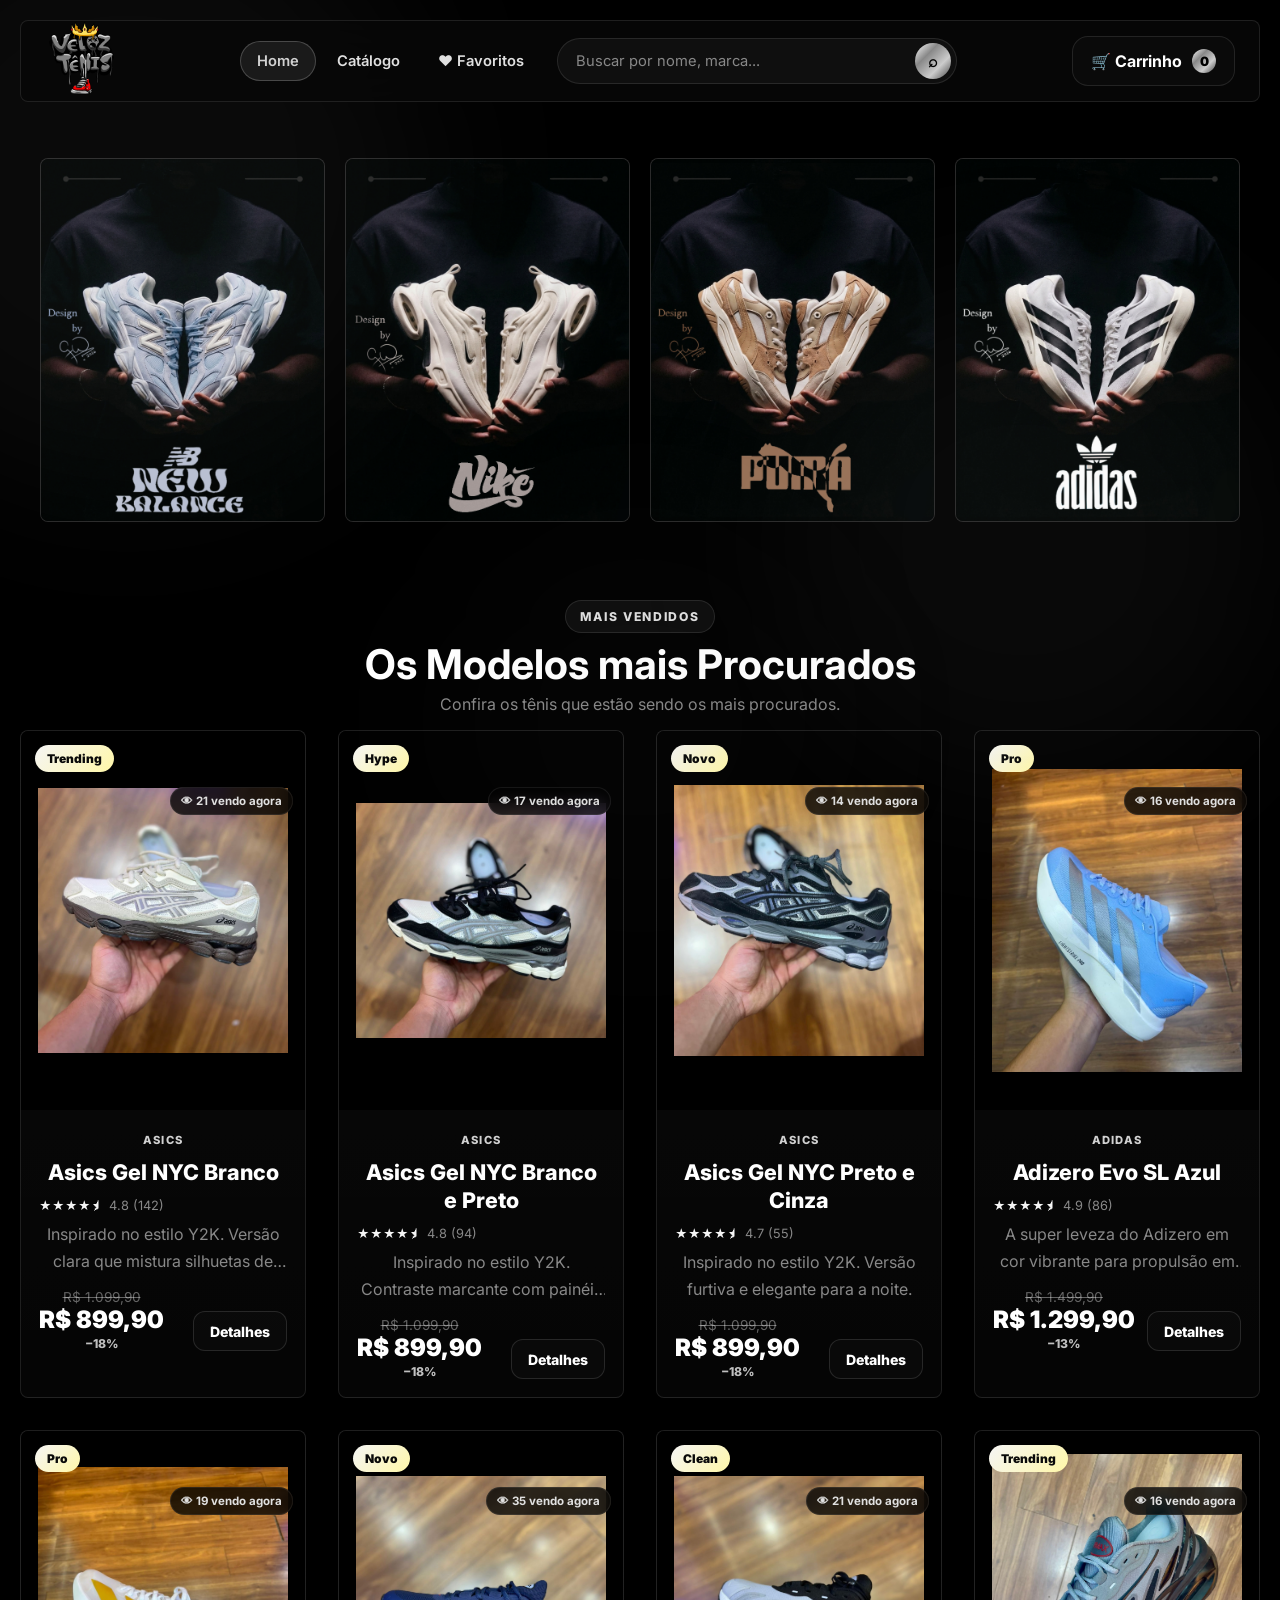
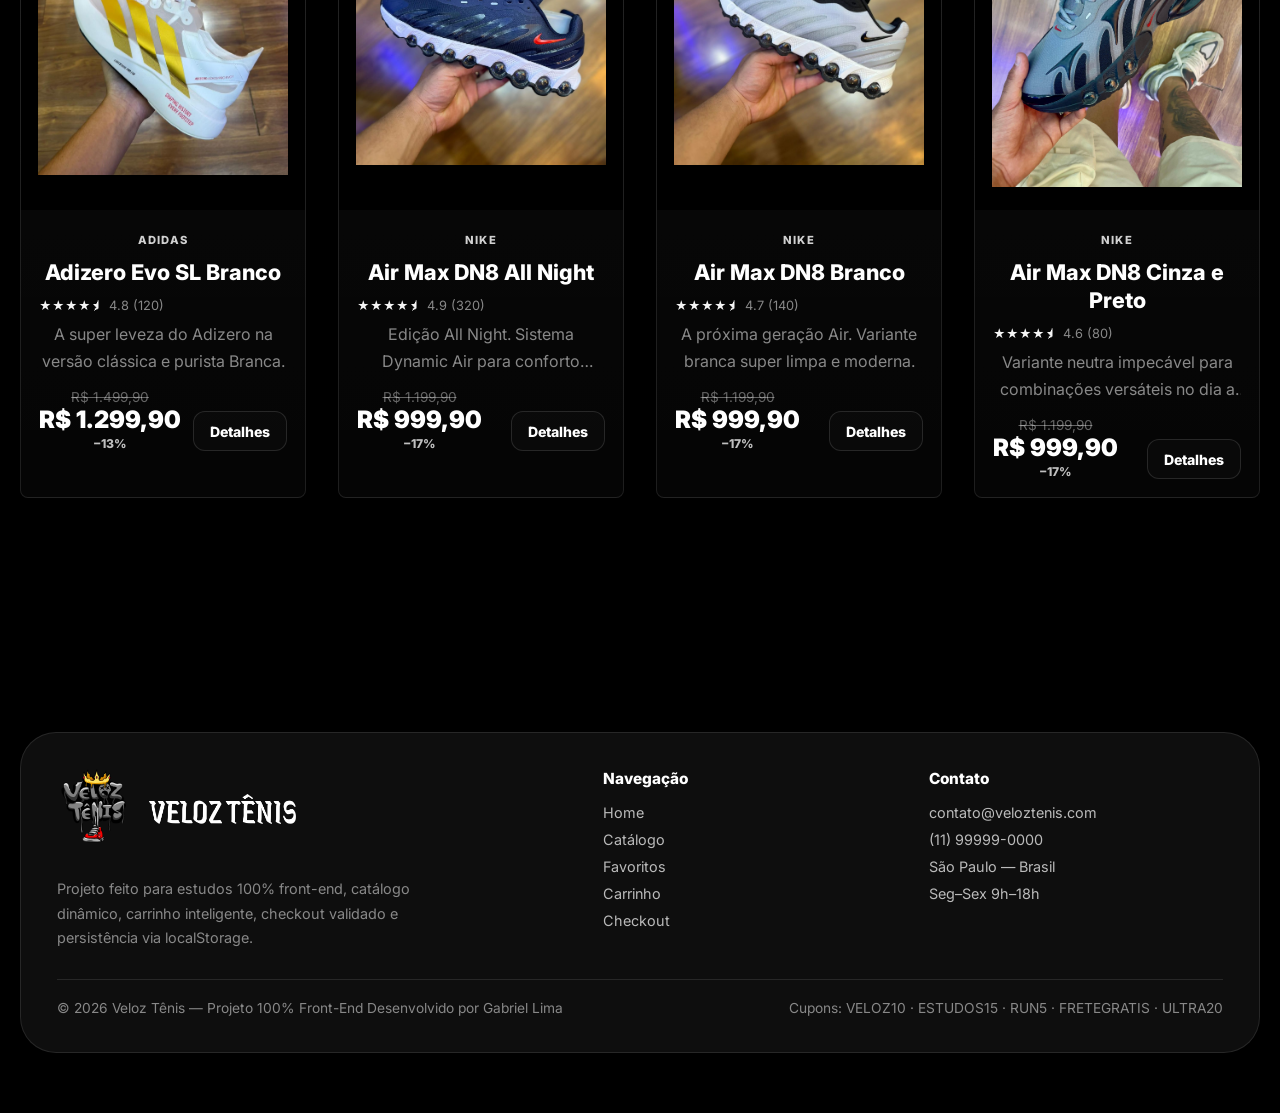
==== commit 4c02c859: "Fix: Usar logo.PNG (arquivo original) em vez de veloz-logo.png para corrigir imagem quebrada" ====
--- a/index.html
+++ b/index.html
@@ -21,7 +21,7 @@
   <!-- Loader -->
   <div class="loader-screen" id="loader">
     <div class="loader-brand">
-      <span class="loader-logo"><img src="images/logo.png" alt="Logo"></span>
+      <span class="loader-logo"><img src="images/logo.PNG" alt="Logo"></span>
       <p>Carregando sua experiência ...</p>
       <div class="loader-bar"><span></span></div>
     </div>
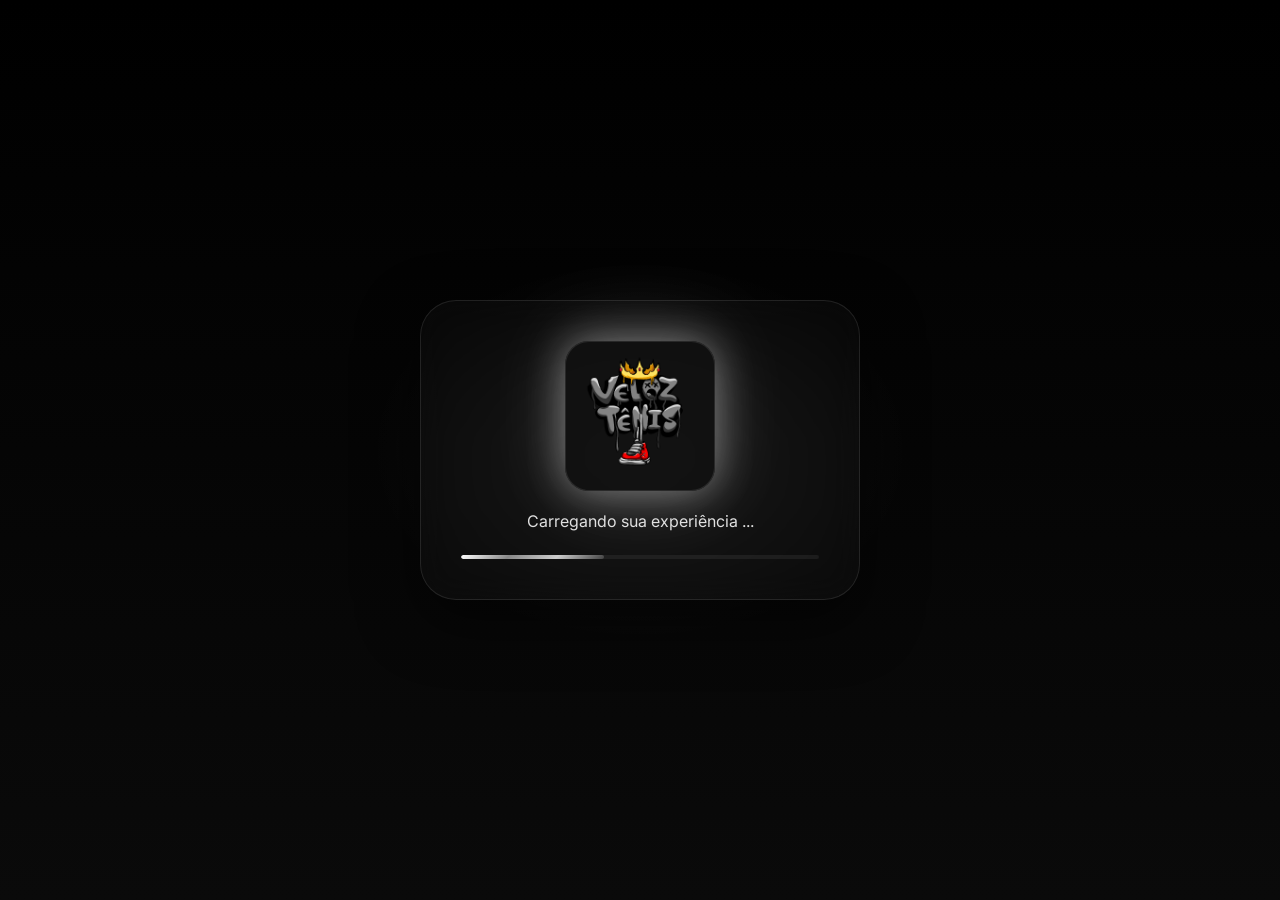
==== commit 15d37cfd: "fix: routing logic for clean URLs and fix logo case sensitivity for Vercel deployment" ====
--- a/index.html
+++ b/index.html
@@ -21,7 +21,7 @@
   <!-- Loader -->
   <div class="loader-screen" id="loader">
     <div class="loader-brand">
-      <span class="loader-logo"><img src="images/logo.PNG" alt="Logo"></span>
+      <span class="loader-logo"><img src="images/logo.png" alt="Logo"></span>
       <p>Carregando sua experiência ...</p>
       <div class="loader-bar"><span></span></div>
     </div>
@@ -124,11 +124,26 @@
   <script src="js/app.js"></script> <!-- Lógica principal da loja -->
 
   <script>
-    // Registro do PWA - Agora na raiz corrigindo erro de escopo
+    // Registro do PWA com auto-update forçado
     if ('serviceWorker' in navigator) {
       navigator.serviceWorker.register('service-worker.js', { scope: './' })
-        .then(() => console.log('PWA: Ativo na raiz ✅'))
+        .then(reg => {
+          console.log('PWA: Ativo na raiz ✅');
+          // Força atualização imediata do SW
+          reg.update();
+        })
         .catch(() => {});
+      
+      // Limpa todos os caches antigos (força rebuild)
+      if ('caches' in window) {
+        caches.keys().then(names => {
+          names.forEach(name => {
+            if (name.includes('veloztenis-v') && !name.includes('v5')) {
+              caches.delete(name);
+            }
+          });
+        });
+      }
     }
   </script>
 </body>
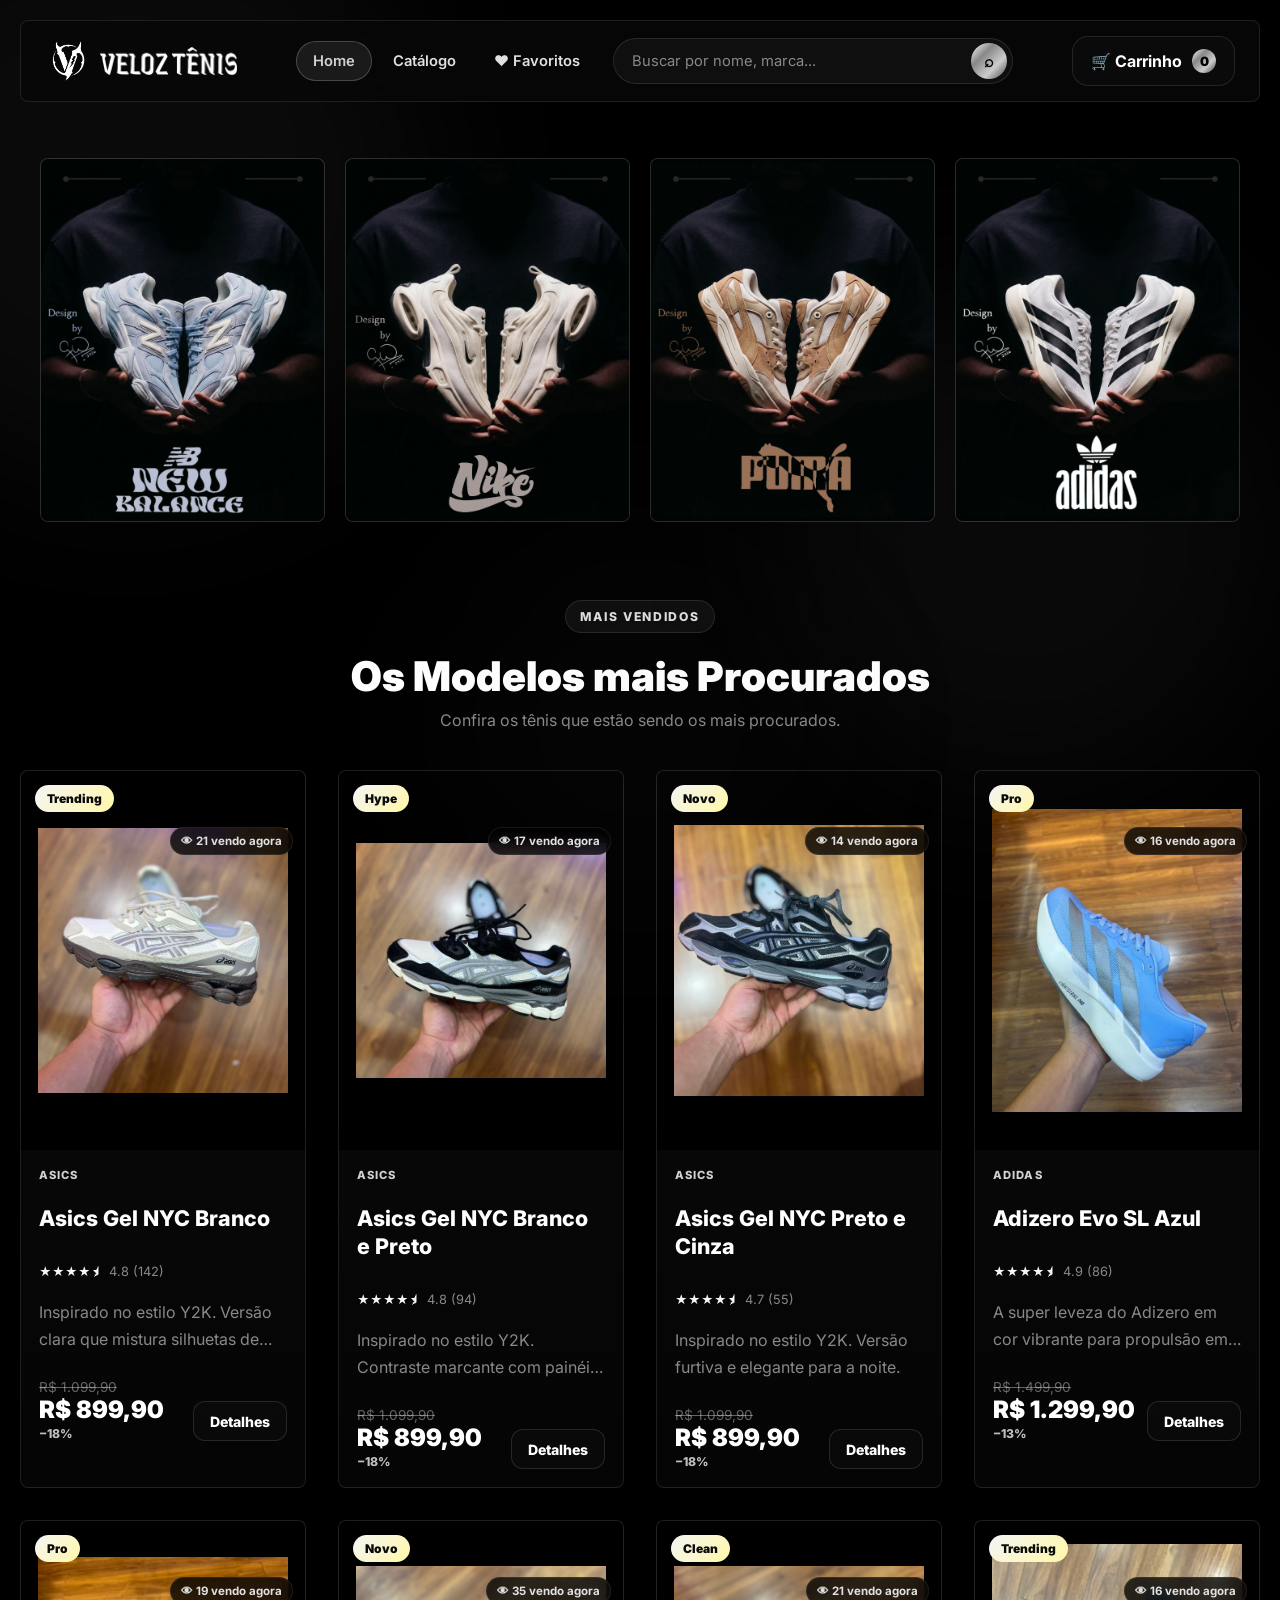
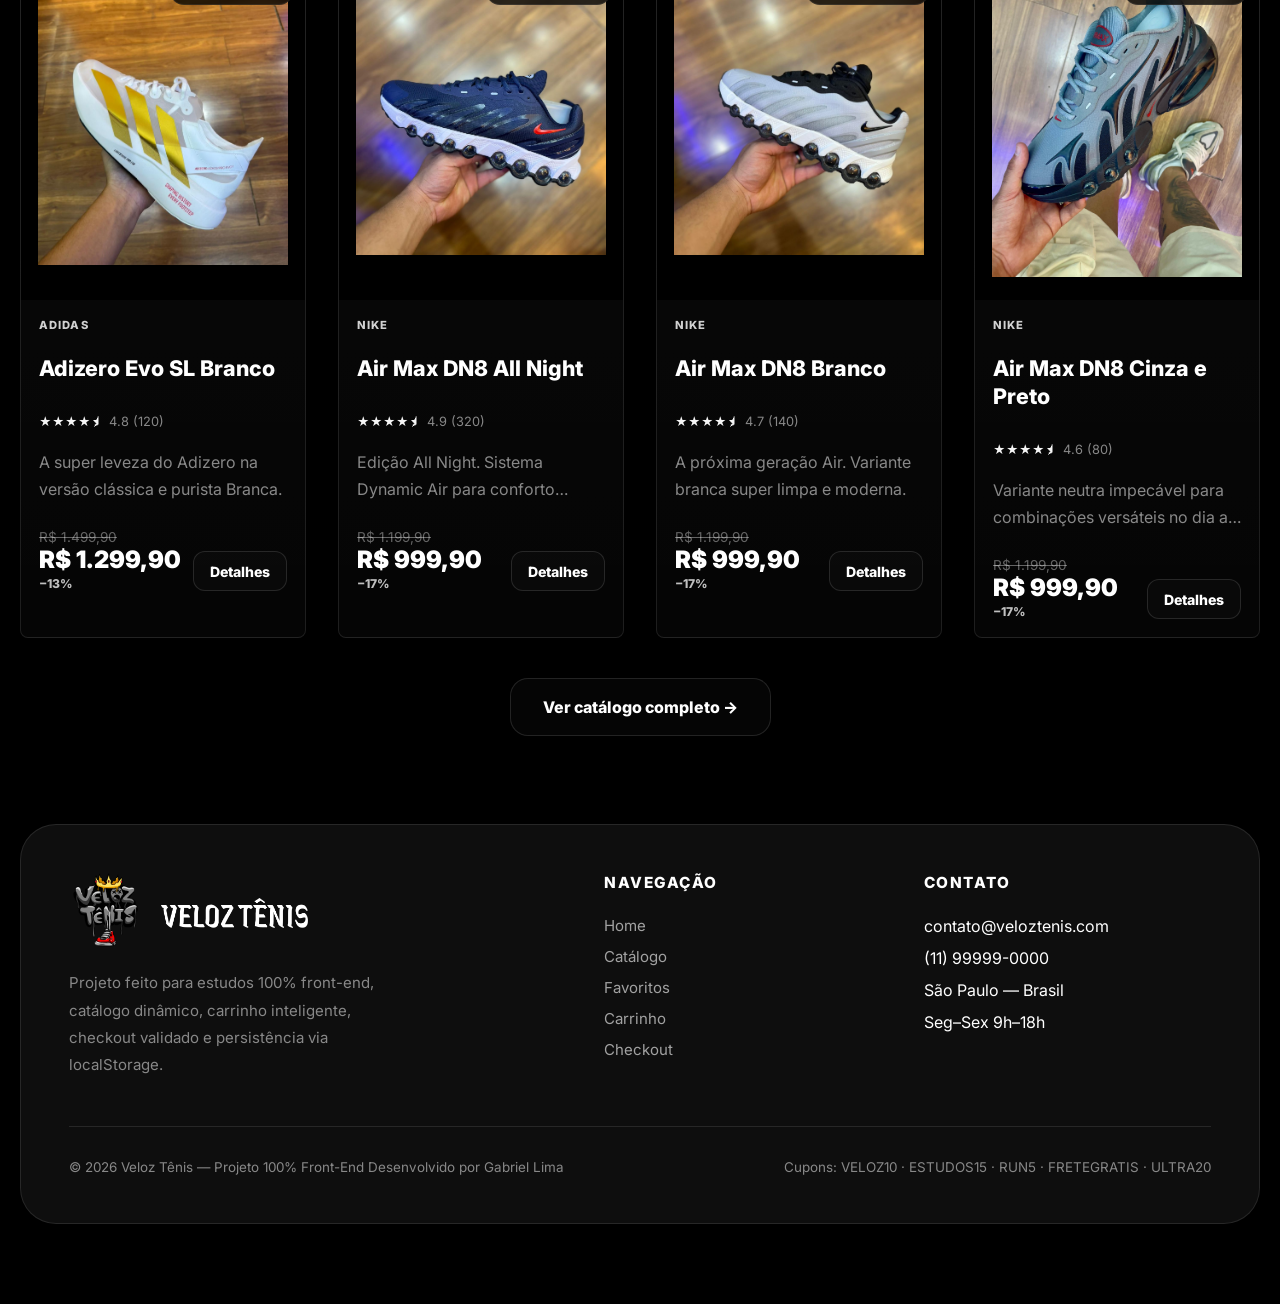
==== commit 848dd5ff: "fix(mobile): restore footer aesthetics and fix carousel nesting" ====
--- a/index.html
+++ b/index.html
@@ -79,6 +79,7 @@
             <h2>Os Modelos mais Procurados</h2>
             <p>Confira os tênis que estão sendo os mais procurados.</p>
           </div>
+        </div>
         <div id="home-showcase" class="product-grid"></div>
         <div class="section-footer reveal" style="margin-top: 40px; text-align: center;">
           <a href="html/catalogo.html" class="btn-outline btn-lg">Ver catálogo completo →</a>
--- a/css/styles.css
+++ b/css/styles.css
@@ -397,7 +397,138 @@
   box-shadow: 0 0 44px rgba(255, 255, 255, 0.25);
 }
 
+.logo-text strong {
+  font-size: 1rem;
+  font-weight: 900;
+  color: var(--text);
+}
+
+/* --- SECTIONS --- */
+.section {
+  padding: 80px 0;
+}
+
+.section-heading {
+  display: flex;
+  justify-content: space-between;
+  align-items: flex-end;
+  margin-bottom: 48px;
+  gap: 24px;
+}
+
+.eyebrow {
+  display: block;
+  font-size: 0.72rem;
+  font-weight: 900;
+  text-transform: uppercase;
+  letter-spacing: 0.3em;
+  color: var(--muted);
+  margin-bottom: 12px;
+}
+
+.section-heading h2 {
+  font-size: 2.2rem;
+  font-weight: 900;
+  line-height: 1.1;
+}
+
+.section-heading p {
+  color: var(--muted);
+  margin-top: 12px;
+  max-width: 500px;
+}
+
+/* ═══════════════════════════════════════════════════════
+   5. COMPONENTES: PRODUTOS (GRIDS E CARDS)
+   ═══════════════════════════════════════════════════════ */
+.product-grid {
+  display: grid;
+  grid-template-columns: repeat(4, 1fr);
+  gap: 32px;
+  width: 100%;
+}
+
+.product-card {
+  position: relative;
+  border-radius: var(--radius-lg);
+  background: var(--card);
+  border: 1px solid var(--glass-border);
+  box-shadow: var(--shadow-sm);
+  transition: transform 0.3s ease, box-shadow 0.3s ease;
+  overflow: hidden;
+  display: flex;
+  flex-direction: column;
+}
+
+.product-card:hover {
+  transform: translateY(-8px);
+  border-color: rgba(255, 255, 255, 0.25);
+  box-shadow: var(--shadow-lg);
+}
+
+.product-thumb {
+  position: relative;
+  aspect-ratio: 1 / 1.1;
+  overflow: hidden;
+  background: var(--bg-2);
+}
+
+.product-thumb img {
+  width: 100%;
+  height: 100%;
+  object-fit: contain;
+  transition: transform 0.5s ease;
+}
+
+.product-card:hover .product-thumb img {
+  transform: scale(1.1);
+}
+
+.product-info {
+  padding: 20px;
+  flex-grow: 1;
+  display: flex;
+  flex-direction: column;
+  gap: 12px;
+}
+
+.product-brand {
+  font-size: 0.75rem;
+  letter-spacing: 0.2em;
+  text-transform: uppercase;
+  color: var(--muted);
+}
+
+.product-name {
+  font-size: 1.1rem;
+  font-weight: 800;
+  color: var(--text);
+}
+
+.product-price {
+  font-size: 1.25rem;
+  font-weight: 900;
+  display: flex;
+  align-items: baseline;
+  gap: 10px;
+}
+
+.price-current { color: var(--text); }
+.price-old {
+  font-size: 0.9rem;
+  color: var(--muted);
+  text-decoration: line-through;
+  font-weight: 400;
+}
+
+.product-actions {
+  margin-top: auto;
+  display: flex;
+  gap: 10px;
+}
+
 .logo-text {
+
   display: flex;
   flex-direction: column;
   line-height: 1;
@@ -1590,33 +1721,31 @@
 
   .banner-grid {
     display: flex;
-    /* Muda de grid para flex para permitir scroll horizontal */
     overflow-x: auto;
     scroll-snap-type: x mandatory;
-    gap: 12px;
-    padding: 10px 5px 20px;
+    gap: 16px;
+    padding: 10px 0 25px;
     scrollbar-width: none;
-    /* Esconde barra no Firefox */
-  }
-
-  /* Esconde barra no Chrome/Safari */
+    -ms-overflow-style: none;
+  }
+
   .banner-grid::-webkit-scrollbar {
     display: none;
   }
 
   .overlay-card {
-    flex: 0 0 82% !important;
-    scroll-snap-align: center !important;
-    aspect-ratio: 18 / 26 !important;
+    flex: 0 0 85%;
+    max-width: 320px;
+    scroll-snap-align: center;
+    aspect-ratio: 18 / 23;
     box-shadow: 0 10px 25px rgba(0, 0, 0, 0.4);
   }
 }
 
-/* Ajuste fino para telas muito pequenas, mostrando "dois principais" como solicitado */
+/* Ajuste fino para telas muito pequenas */
 @media (max-width: 500px) {
   .overlay-card {
-    flex: 0 0 78% !important;
-    scroll-snap-align: center !important;
+    flex: 0 0 88%;
   }
 }
 
@@ -2964,55 +3093,17 @@
 
 .wishlist-empty h2 {
   font-size: 1.6rem;
-  margin: 16px 0 12px;
-}
-
-.wishlist-empty p {
-  color: var(--muted);
-  margin-bottom: 24px;
-}
-
-.wishlist-empty .emoji {
-  font-size: 4rem;
-}
-
-/* Tratamento de tamanho para Emoji */
-
-/* Classe genérica para reuso de estados vazios (ex: carrinho vazio) */
-.empty-state {
-  padding: 60px 32px;
-  text-align: center;
-  border-radius: var(--radius-xl);
-  background: var(--glass);
-  border: 1px solid var(--glass-border);
-  max-width: 640px;
-  margin: 0 auto;
-}
-
-.empty-state h2 {
-  font-size: 1.6rem;
-  margin: 16px 0 12px;
-}
-
-.empty-state p {
-  color: var(--muted);
-  margin-bottom: 28px;
-  line-height: 1.6;
-}
-
-.empty-icon {
-  font-size: 4rem;
 }
 
 /* ═══════════════════════════════════════════════════════
-   RODAPÉ (FOOTER)
+   8. RODAPÉ (FOOTER) - ESTILO PREMIUM ROUNDED
    ═══════════════════════════════════════════════════════ */
 .footer-area {
-  padding: 32px 0 60px;
+  padding: 40px 0 60px;
 }
 
 .footer-box {
-  padding: 36px;
+  padding: 48px;
   border-radius: var(--radius-xl);
   background: var(--card);
   backdrop-filter: blur(16px);
@@ -3028,781 +3119,164 @@
 .footer-title {
   font-size: 0.96rem;
   font-weight: 800;
-  margin-bottom: 16px;
+  margin-bottom: 24px;
   color: var(--text);
+  text-transform: uppercase;
+  letter-spacing: 0.1em;
 }
 
 .footer-text {
   color: var(--muted);
-  font-size: 0.9rem;
-  line-height: 1.7;
-  max-width: 380px;
-  margin-top: 12px;
+  font-size: 0.94rem;
+  line-height: 1.8;
+  max-width: 340px;
 }
 
 .footer-links {
-  display: grid;
-  gap: 10px;
-}
-
-.footer-links a,
-.footer-links span {
+  display: flex;
+  flex-direction: column;
+  gap: 12px;
+}
+
+.footer-links a {
   color: var(--text-2);
-  font-size: 0.9rem;
-  opacity: 0.82;
+  font-size: 0.94rem;
   transition: var(--transition);
+  opacity: 0.7;
 }
 
 .footer-links a:hover {
-  color: var(--cyan);
+  color: var(--text);
   opacity: 1;
+  padding-left: 4px;
 }
 
 .footer-copy {
-  margin-top: 28px;
-  padding-top: 20px;
+  margin-top: 48px;
+  padding-top: 32px;
   border-top: 1px solid var(--glass-border);
   display: flex;
   justify-content: space-between;
   flex-wrap: wrap;
-  gap: 12px;
+  gap: 20px;
   color: var(--muted);
-  font-size: 0.86rem;
+  font-size: 0.84rem;
 }
 
 /* ═══════════════════════════════════════════════════════
-   MODAIS GENÉRICOS
-   Estrutura base para alertas de tela inteira.
+   9. MEDIA QUERIES (RESPONSIVIDADE)
    ═══════════════════════════════════════════════════════ */
-.modal-overlay {
-  position: fixed;
-  inset: 0;
-  z-index: 200;
-  display: grid;
-  place-items: center;
-  padding: 20px;
-  background: rgba(2, 4, 12, 0.78);
-  backdrop-filter: blur(12px);
-  animation: fadeIn 0.25s ease;
-}
-
-.modal-card {
-  width: min(520px, 100%);
-  border-radius: var(--radius-xl);
-  padding: 30px;
-  background: linear-gradient(180deg, rgba(15, 15, 15, 0.99), rgba(8, 12, 28, 0.99));
-  border: 1px solid var(--glass-border);
-  box-shadow: var(--shadow-lg);
-  position: relative;
-  animation: slideUp 0.3s ease;
-}
-
-.modal-close {
-  position: absolute;
-  right: 16px;
-  top: 16px;
-  width: 38px;
-  height: 38px;
-  border-radius: 50%;
-  display: grid;
-  place-items: center;
-  background: var(--glass);
-  border: 1px solid var(--glass-border);
-  color: var(--text);
-  font-size: 1rem;
-  transition: var(--transition);
-}
-
-.modal-close:hover {
-  background: rgba(255, 93, 115, 0.14);
-  border-color: rgba(255, 93, 115, 0.28);
-}
-
-.modal-card h3 {
-  font-size: 1.4rem;
-  margin-bottom: 10px;
-}
-
-.modal-card p {
-  color: var(--muted);
-  line-height: 1.6;
-}
-
-.modal-actions {
-  display: flex;
-  flex-wrap: wrap;
-  gap: 12px;
-  margin-top: 24px;
-}
-
-/* ═══════════════════════════════════════════════════════
-   ANIMAÇÕES DE ENTRADA (REVEAL NO SCROLL)
-   Utilizado em conjunto com IntersectionObserver no JS.
-   ═══════════════════════════════════════════════════════ */
-.reveal {
-  opacity: 0;
-  transform: translateY(22px);
-  transition: opacity 0.65s ease, transform 0.65s ease;
-}
-
-.reveal.visible {
-  opacity: 1;
-  transform: translateY(0);
-}
-
-/* Delays para criar efeito de cascata */
-.reveal-2 {
-  transition-delay: 0.1s;
-}
-
-.reveal-3 {
-  transition-delay: 0.2s;
-}
-
-.reveal-4 {
-  transition-delay: 0.3s;
-}
-
-/* Botão Flutuante de Voltar ao Topo */
-.scroll-top {
-  position: fixed;
-  right: 24px;
-  bottom: 80px;
-  z-index: 60;
-  width: 46px;
-  height: 46px;
-  border-radius: 50%;
-  display: grid;
-  place-items: center;
-  background: var(--gradient);
-  color: #000000;
-  font-size: 1.2rem;
-  font-weight: 900;
-  box-shadow: 0 8px 24px rgba(255, 255, 255, 0.24);
-  opacity: 0;
-  visibility: hidden;
-  transition: var(--transition);
-}
-
-.scroll-top.visible {
-  opacity: 1;
-  visibility: visible;
-}
-
-.scroll-top:hover {
-  transform: translateY(-3px) scale(1.06);
-}
-
-/* ═══════════════════════════════════════════════════════
-   RESPONSIVIDADE (MEDIA QUERIES)
-   Adapta o layout para Tablets e Smartphones.
-   ═══════════════════════════════════════════════════════ */
-
-/* Laptops pequenos / Tablets deitados */
+
+/* --- TABLETS E LAPTOPS PEQUENOS (1100px) --- */
 @media (max-width: 1100px) {
+  .header-wrap { grid-template-columns: auto 1fr auto; }
+  .header-center { display: none !important; }
+  .hamburger { display: flex !important; }
+  .hero-card { grid-template-columns: 1fr; }
+  .hero-visual { order: -1; }
+  .product-grid { grid-template-columns: repeat(3, 1fr); }
+}
+
+/* --- SMARTPHONES E TABLETS (820px) --- */
+@media (max-width: 820px) {
+  /* Globais */
+  .section { padding: 32px 0; overflow: hidden; }
+  .container { width: calc(100% - 32px); }
+  .section-footer { margin-top: 24px; }
+
+  /* Header Mobile Customizado */
+  .site-header { 
+    top: 0 !important;
+    border-radius: 0;
+    margin-bottom: 0 !important;
+    padding: 10px 0;
+  }
+  
   .header-wrap {
-    grid-template-columns: auto 1fr auto;
-  }
-
-  .header-center {
-    flex-direction: column;
-    align-items: stretch;
-    gap: 10px;
-  }
-
-  .main-nav {
-    flex-wrap: wrap;
-    justify-content: center;
-  }
-
-  .search-form {
-    width: 100%;
-  }
-
-  .hero-card {
-    grid-template-columns: 1fr;
-  }
-
-  .hero-visual {
-    order: -1;
-  }
-
-  /* Joga a imagem para cima do texto */
-  .hero-product {
-    min-height: 320px;
-  }
-
-  .pdp-layout {
-    grid-template-columns: 1fr;
-  }
-
-  .pdp-gallery {
-    position: static;
-  }
-
-  /* Remove o comportamento sticky */
-
-  .cart-layout,
-  .checkout-layout {
-    grid-template-columns: 1fr;
-  }
-
-  .product-grid {
-    grid-template-columns: repeat(3, 1fr);
-  }
-
-  .footer-grid {
-    grid-template-columns: 1fr 1fr;
-  }
-}
-
-/* Tablets em Pé / Mobile Grande */
-@media (max-width: 820px) {
-
-  /* Rodapé Horizontal e Ultra Minimalista no Mobile */
-  .footer-box {
-    padding: 12px 18px !important;
-  }
-
-  .footer-grid {
     display: flex !important;
     justify-content: space-between;
     align-items: center;
-    gap: 10px !important;
-  }
-
-  /* Esconde todas as colunas de links/navegação */
-  .footer-grid>div:not(:first-child) {
-    display: none !important;
-  }
-
-  .footer-title {
-    display: none !important;
-    /* Esconde títulos */
-  }
-
-  .footer-text {
-    font-size: 0.6rem !important;
-    margin: 0 !important;
-    text-align: left !important;
-    max-width: 150px;
-  }
-
-  .footer-copy {
-    margin: 0 !important;
-    padding: 0 !important;
-    border: none !important;
-    font-size: 0.55rem !important;
-    text-align: right;
-    flex: 1;
-  }
-
-  /* Menu de Navegação ao lado do Logo no Mobile */
-  .site-header .container {
+    min-height: 64px;
+    padding: 0 16px !important;
+  }
+
+  .logo img:first-child { height: 44px !important; } /* veloz-logo */
+  .logo img:last-child { height: 20px !important; }  /* escrita */
+
+  .header-actions { display: flex !important; gap: 12px; align-items: center; }
+  .hamburger { display: flex !important; position: static !important; }
+
+  /* Carrinho Mobile (Compacto) */
+  .cart-btn {
+    padding: 8px 12px;
+    font-size: 0;
+    background: rgba(255, 255, 255, 0.08);
+    border-radius: 12px;
+  }
+  .cart-count { margin-left: 0; }
+
+  /* --- CARROSSEL HOME (TODOS OS GRIDS) --- */
+  body[data-page="home"] .product-grid,
+  .banner-grid {
     display: flex !important;
-    justify-content: flex-start !important;
-    /* Logo na esquerda, menu logo depois */
-    gap: 15px;
-    padding: 0 12px;
-  }
-
-  /* Faz a lista de navegação aparecer e ficar horizontal */
-  .nav-list {
-    display: flex !important;
-    gap: 10px;
-    align-items: center;
-    overflow-x: auto;
-    /* Permite scroll se faltar espaço */
-    scrollbar-width: none;
-    flex: 1;
-  }
-
-  .nav-list::-webkit-scrollbar {
-    display: none;
-  }
-
-  .nav-link {
-    font-size: 0.7rem !important;
-    white-space: nowrap;
-    padding: 6px 8px !important;
-    background: rgba(255, 255, 255, 0.05);
-    border-radius: 8px;
-  }
-
-  /* Esconde o menu hambúrguer e as ações extras (busca/usuário) para dar espaço */
-  .hamburger,
-  .header-actions {
-    display: none !important;
-  }
-
-  /* --- PÁGINA DE PRODUTO (PDP) MOBILE --- */
-  .pdp-layout {
-    display: flex !important;
-    flex-direction: column !important;
-    gap: 24px;
-    padding-bottom: 80px;
-    /* Espaço para a barra fixa */
-  }
-
-  .pdp-gallery {
-    width: 100% !important;
-    position: relative;
-    top: 0;
-  }
-
-  .gallery-main {
-    aspect-ratio: 1 / 1;
-    height: auto !important;
-    border-radius: var(--radius-lg);
-    background: var(--bg-2);
-  }
-
-  .gallery-main img {
-    object-fit: contain !important;
-    max-height: 80vh;
-  }
-
-  .pdp-info {
-    padding: 0 10px;
-  }
-
-  .pdp-info h1 {
-    font-size: 1.5rem !important;
-    /* Mais delicado */
-    margin-top: 6px;
-    letter-spacing: -0.02em;
-  }
-
-  .stars-count {
-    font-size: 0.75rem !important;
-    opacity: 0.8;
-  }
-
-  .pdp-info p {
-    font-size: 0.88rem !important;
-    /* Texto menor e melhor leitura */
-    line-height: 1.5 !important;
-  }
-
-  .pdp-price {
-    font-size: 1.4rem !important;
-    /* Preço menos agressivo */
-    margin: 12px 0;
-    justify-content: flex-start;
-  }
-
-  .pdp-price del {
-    font-size: 0.85rem !important;
-  }
-
-  .color-selector h4,
-  .size-area h4 {
-    font-size: 0.9rem !important;
-    margin-bottom: 8px !important;
-  }
-
-  .sizes-grid {
-    grid-template-columns: repeat(5, 1fr) !important;
-    gap: 8px;
-  }
-
-  .pdp-actions {
-    flex-direction: column !important;
-    gap: 12px;
-  }
-
-  .pdp-actions .btn-lg {
-    width: 100% !important;
-    height: 48px !important;
-    font-size: 0.95rem !important;
-    justify-content: center;
-  }
-
-  .info-pills {
-    grid-template-columns: repeat(2, 1fr) !important;
-    gap: 10px;
-    margin: 20px 0;
-  }
-
-  .info-pill {
-    font-size: 0.72rem !important;
-    padding: 6px 10px !important;
-    background: rgba(255, 255, 255, 0.03) !important;
-  }
-
-  .reviews-summary {
-    flex-direction: column !important;
-    align-items: center;
-    text-align: center;
-    gap: 20px;
-  }
-
-  .rating-bars {
-    width: 100%;
-  }
-
-  /* Barra Fixa Mobile */
-  .pdp-sticky {
-    padding: 12px 20px !important;
-  }
-
-  .pdp-sticky .container {
-    padding: 0;
-  }
-
-  .pdp-sticky .btn-primary {
-    width: 100%;
-    height: 50px;
-    font-size: 1rem;
-  }
-
-  .pdp-sticky-info {
-    display: none !important;
-    /* Esconde info na barra fixa mobile para limpar visual */
-  }
-
-  .site-header {
-    top: 0 !important;
-    /* Move o cabeçalho para o topo absoluto */
-  }
-
-  .view-toggle {
-    display: none !important;
-  }
-
-  .hamburger {
-    display: flex;
-  }
-
-  /* Mostra o menu sanduíche */
-  .header-center,
-  .header-actions {
-    display: none;
-  }
-
-  /* Esconde nav de desktop */
-  .main-nav,
-  .search-form {
-    display: none;
-  }
-
-  .bottom-bar {
-    display: grid;
-  }
-
-  /* Mostra a barra de navegação estilo app nativo */
-
-  .product-grid {
-    display: flex !important;
-    /* Transforma em carrossel horizontal */
-    overflow-x: auto;
+    flex-wrap: nowrap !important;
+    overflow-x: auto !important;
+    -webkit-overflow-scrolling: touch;
     scroll-snap-type: x mandatory;
     gap: 16px;
-    padding: 10px 5px 30px;
+    padding: 10px 16px 30px !important;
+    margin: 0 -16px;
+    width: calc(100% + 32px) !important; /* Compensa o margin lateral */
+    max-width: none !important;
     scrollbar-width: none;
     -ms-overflow-style: none;
   }
 
-  .product-grid::-webkit-scrollbar {
-    display: none;
-  }
-
-  /* Estilo Único e Padronizado para todos os Cards no Mobile */
+  body[data-page="home"] .product-grid::-webkit-scrollbar,
+  .banner-grid::-webkit-scrollbar { display: none; }
+
   .product-card {
-    display: flex;
-    flex-direction: column;
-    background: var(--card);
-    border-radius: var(--radius-lg);
-    min-height: 380px;
-    /* Altura padrão para todos */
-    box-shadow: 0 10px 20px rgba(0, 0, 0, 0.2);
-    overflow: hidden;
-  }
-
-  .product-thumb {
-    aspect-ratio: 1 / 1.1 !important;
-  }
-
-  .product-info {
-    flex: 1;
-    display: flex;
-    flex-direction: column;
-    padding: 12px;
-  }
-
-  .product-desc {
-    display: none !important;
-    /* Sem legendas em nenhum lugar no mobile */
-  }
-
-  .product-name {
-    font-size: 0.88rem;
-    font-weight: 800;
-    min-height: 2.3em;
-    display: -webkit-box;
-    -webkit-line-clamp: 2;
-    -webkit-box-orient: vertical;
-    overflow: hidden;
-    margin-bottom: 8px;
-  }
-
-  .product-bottom {
-    margin-top: auto;
-    /* Garante que preço e botão fiquem na mesma linha em todos os cards */
-    display: flex;
-    flex-direction: column;
-    align-items: stretch !important;
-    gap: 8px;
-  }
-
-  .product-bottom .btn-sm {
-    width: 100%;
-  }
-
-  .price-current {
-    font-size: 1.05rem;
-    font-weight: 900;
-  }
-
-  /* Configuração de Layout da HOME (Carrossel) */
-  body[data-page="home"] .product-grid {
-    display: flex !important;
-    overflow-x: auto;
-    scroll-snap-type: x mandatory;
-    gap: 12px;
-    padding: 10px 5px 30px;
-    scrollbar-width: none;
-  }
-
-  body[data-page="home"] .product-card {
-    flex: 0 0 185px;
-    /* Define a largura no carrossel */
+    flex: 0 0 240px !important; 
     scroll-snap-align: start;
-  }
-
-  /* Configuração de Layout do CATÁLOGO (Grade 2x2) */
+    min-height: auto;
+  }
+
+  .overlay-card {
+    flex: 0 0 85% !important;
+    max-width: 310px;
+    scroll-snap-align: center;
+  }
+
+  /* Catálogo Grid 2 Colunas */
   body[data-page="catalogo"] .product-grid {
     display: grid !important;
     grid-template-columns: repeat(2, 1fr) !important;
-    gap: 16px;
-    padding: 16px;
-  }
-
-  .section-heading {
-    flex-direction: column;
-    align-items: flex-start;
-  }
-
-  .footer-grid {
-    grid-template-columns: 1fr;
-  }
-
-  .form-grid.two,
-  .form-grid.three {
-    grid-template-columns: 1fr;
-  }
-
-  .delivery-grid {
-    grid-template-columns: 1fr;
-  }
-
-  .quickview-layout {
-    grid-template-columns: 1fr;
-  }
-
-  .cart-card {
-    grid-template-columns: 86px 1fr;
-  }
-
-  .cart-card .item-price-col {
-    grid-column: 1 / -1;
-  }
-
-  /* Joga o preço para a linha de baixo */
-  .success-item {
-    grid-template-columns: 1fr;
-  }
-
-  /* Ajuste no padding para não esconder conteúdo atrás da barra inferior fixa */
-  .footer-area {
-    padding-bottom: 90px;
-  }
-
-  .page {
-    padding-bottom: 90px;
-  }
-}
-
-/* Smartphones Compactos */
-@media (max-width: 520px) {
-  .container {
-    width: calc(100% - 28px);
-  }
-
-  .hero-card {
-    padding: 22px;
-    border-radius: var(--radius-lg);
-  }
-
-  .pdp-info,
-  .pdp-gallery,
-  .summary-card,
-  .checkout-form,
-  .success-card,
-  .cart-card,
-  .footer-box {
-    border-radius: var(--radius-lg);
-    padding: 18px;
-  }
-
-  .product-grid {
-    gap: 16px;
-  }
-
-  /* 1 coluna de produtos */
-  .mini-cart {
-    width: 100vw;
-  }
-
-  /* Drawer pega a tela toda */
-  .promo-wrap {
-    min-height: 48px;
-  }
-
-  .site-header {
-    top: 48px;
-  }
-
-  .header-wrap {
-    min-height: 68px;
-  }
-}
-
-/* No seu styles.css, adicione este bloco para o novo logo: */
-
-.logo-composite {
-  display: inline-block;
-  /* Garante que o link ocupe o espaço da imagem */
-  vertical-align: middle;
-  /* Alinha o logo centralizado verticalmente no header */
-}
-
-/* -------------------------------------------------------
-   SE��O IMERSIVA DE NAVEGA��O (MAIS OP��ES) 1920x800
-   ------------------------------------------------------- */
-.immersive-options {
-  position: relative;
-  width: 100%;
-  height: 800px;
-  max-width: 1920px;
-  margin: 80px auto;
-  overflow: hidden;
-  border-radius: var(--radius-xl);
-  display: flex;
-  align-items: center;
-  background: #050505;
-}
-
-.options-bg-layer {
-  position: absolute;
-  inset: 0;
-  z-index: 1;
-}
-
-.options-bg-img {
-  width: 100%;
-  height: 100%;
-  object-fit: cover;
-  opacity: 0.12;
-  /* Fundo extremamente sutil e imersivo */
-  filter: grayscale(100%);
-}
-
-.options-layout {
-  position: relative;
-  z-index: 10;
-  display: grid;
-  grid-template-columns: 450px 1fr;
-  gap: 60px;
-  width: 100%;
-}
-
-.options-sidebar {
-  padding: 60px;
-  background: rgba(255, 255, 255, 0.02);
-  backdrop-filter: blur(20px);
-  border-right: 1px solid rgba(255, 255, 255, 0.05);
-  display: flex;
-  flex-direction: column;
-  justify-content: center;
-}
-
-.options-title {
-  font-size: 0.85rem;
-  letter-spacing: 0.3em;
-  color: var(--muted);
-  font-weight: 900;
-  margin-bottom: 40px;
-}
-
-.options-nav {
-  display: flex;
-  flex-direction: column;
-  gap: 24px;
-}
-
-.opt-link {
-  font-size: 2.8rem;
-  /* Letras grandes e elegantes */
-  font-weight: 800;
-  color: #fff;
-  text-decoration: none;
-  transition: all 0.4s cubic-bezier(0.4, 0, 0.2, 1);
-  opacity: 0.6;
-  text-transform: uppercase;
-  width: fit-content;
-}
-
-.opt-link:hover {
-  opacity: 1;
-  padding-left: 20px;
-  color: #fff;
-  text-shadow: 0 0 30px rgba(255, 255, 255, 0.3);
-}
-
-.opt-link::before {
-  content: '?';
-  margin-right: 15px;
-  opacity: 0;
-  transition: opacity 0.3s;
-}
-
-.opt-link:hover::before {
-  opacity: 0.5;
-}
-
-@media (max-width: 1024px) {
+    gap: 12px;
+    padding: 0;
+  }
+
+  /* Rodapé Mobile */
+  .footer-grid { grid-template-columns: 1fr; gap: 32px; }
+  .footer-area { padding-bottom: 40px; }
+
+  /* Correção do fundo / Barra inferior */
+  .page { padding-bottom: 100px; }
+  .bottom-bar { display: grid !important; }
+
+  /* Seção Imersiva (Mais Opções) */
   .immersive-options {
     height: auto;
-    padding: 80px 0;
-  }
-
-  .options-layout {
-    grid-template-columns: 1fr;
-    text-align: center;
-  }
-
-  .options-sidebar {
-    border-right: none;
-    border-bottom: 1px solid rgba(255, 255, 255, 0.05);
-    padding: 40px;
-  }
-
-  .options-nav {
-    align-items: center;
-  }
-
-  .opt-link {
-    font-size: 1.8rem;
-  }
-}+    margin: 40px 0;
+    padding: 60px 16px;
+    overflow: hidden;
+  }
+  .options-layout { grid-template-columns: 1fr; gap: 30px; }
+  .opt-link { font-size: 1.6rem; }
+}
+
+/* --- DISPOSITIVOS MUITO PEQUENOS (500px) --- */
+@media (max-width: 500px) {
+  .logo img:last-child { display: none !important; } /* Esconde escrita p/ caber tudo */
+  .product-card { flex: 0 0 210px !important; }
+  .hero-copy h1 { font-size: 2.2rem; }
+}
